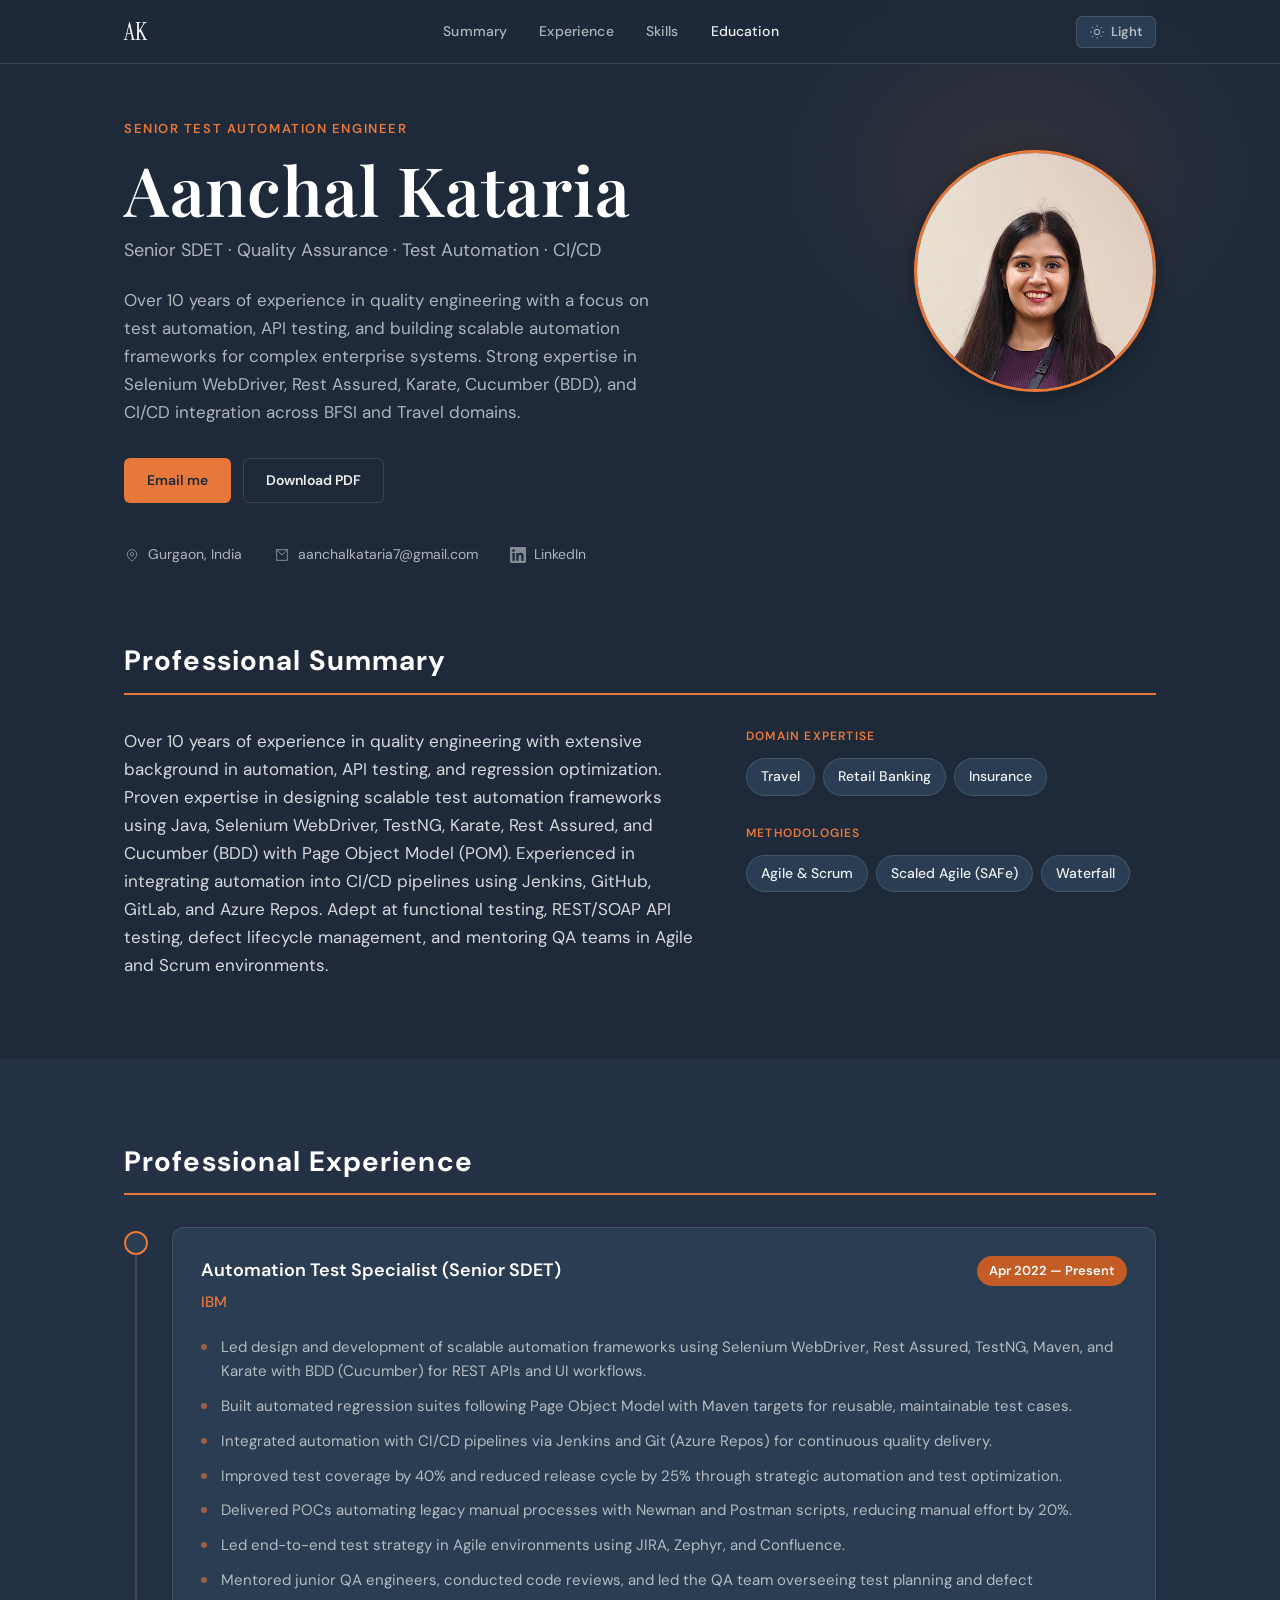
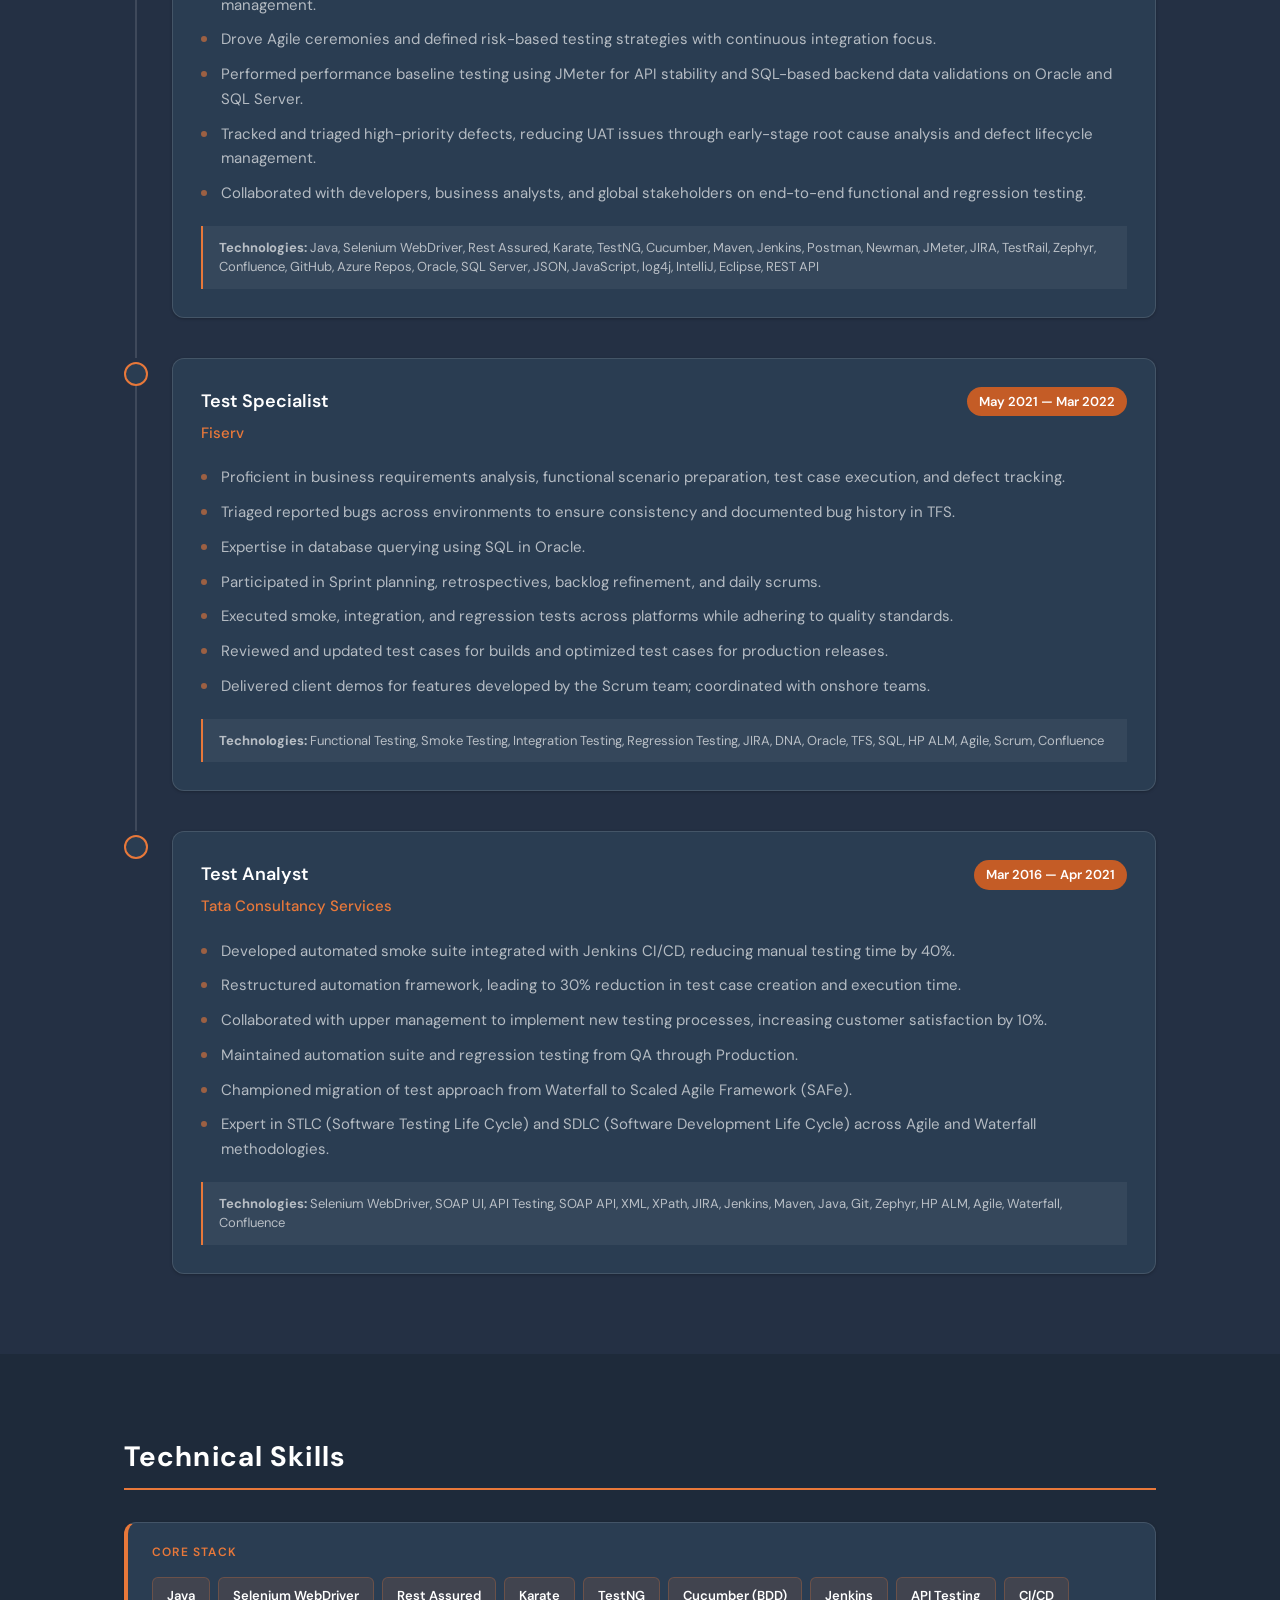
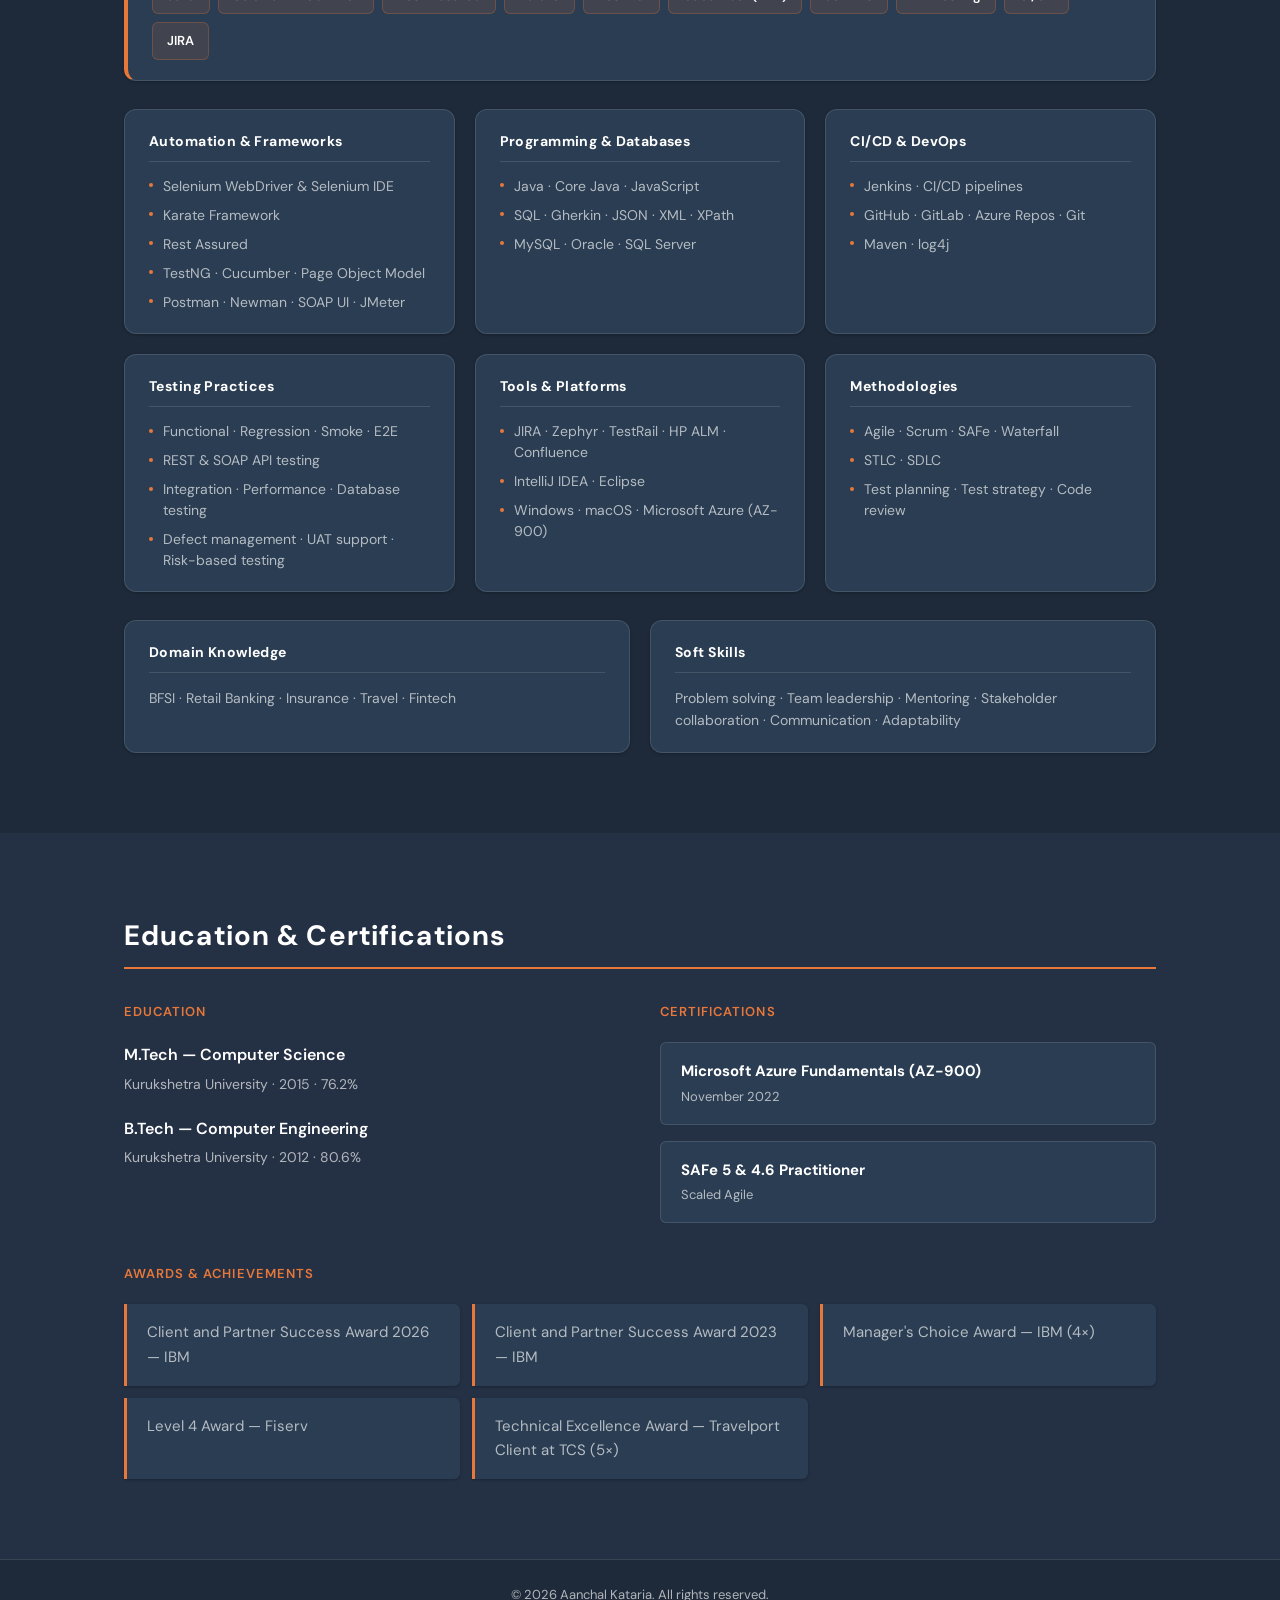
==== index.html @ 4f125eb0 "Add personal resume website for GitHub Pages hosting. Static portfolio site with experience, skills," ====
<!DOCTYPE html>
<html lang="en">
<head>
  <meta charset="UTF-8">
  <meta name="viewport" content="width=device-width, initial-scale=1.0">
  <meta name="description" content="Aanchal Kataria — Senior Test Automation Engineer & SDET with 10+ years of experience in quality engineering, API automation, Selenium, Karate, Rest Assured, and CI/CD.">
  <meta name="author" content="Aanchal Kataria">
  <meta name="keywords" content="Senior SDET, Test Automation Engineer, Quality Assurance, Selenium WebDriver, Rest Assured, Karate, TestNG, Cucumber, BDD, Jenkins, CI/CD, API Testing, REST API, SOAP API, Java, JIRA, Agile, Scrum, SAFe, IBM, Fiserv, TCS, Gurgaon">
  <meta name="robots" content="index, follow">
  <meta property="og:title" content="Aanchal Kataria | Senior SDET | Test Automation Engineer">
  <meta property="og:description" content="Senior SDET with 10+ years in test automation, API testing, Selenium, Karate, Rest Assured, Jenkins CI/CD, and Agile quality engineering.">
  <meta property="og:type" content="profile">
  <meta property="og:image" content="assets/aanchal-photo.png">
  <title>Aanchal Kataria | Senior SDET | Test Automation Engineer</title>
  <script>
    (function () {
      var stored = localStorage.getItem("theme");
      document.documentElement.setAttribute("data-theme", stored || "dark");
    })();
  </script>
  <script type="application/ld+json">
  {
    "@context": "https://schema.org",
    "@type": "Person",
    "name": "Aanchal Kataria",
    "image": "assets/aanchal-photo.png",
    "jobTitle": "Senior Test Automation Engineer",
    "description": "Senior SDET with 10+ years of experience in test automation, quality engineering, API testing, and CI/CD across BFSI and Travel domains.",
    "email": "aanchalkataria7@gmail.com",
    "address": {
      "@type": "PostalAddress",
      "addressLocality": "Gurgaon",
      "addressRegion": "Haryana",
      "addressCountry": "IN"
    },
    "url": "https://www.linkedin.com/in/aanchal-kataria-52935a10a/",
    "sameAs": ["https://www.linkedin.com/in/aanchal-kataria-52935a10a/"],
    "knowsAbout": [
      "Selenium WebDriver", "Test Automation", "SDET", "Quality Assurance",
      "Rest Assured", "Karate", "TestNG", "Cucumber", "BDD", "Page Object Model",
      "API Testing", "REST API", "SOAP API", "Jenkins", "CI/CD", "Java",
      "JIRA", "Agile", "Scrum", "SAFe", "JMeter", "Postman", "Oracle", "SQL Server"
    ],
    "alumniOf": [
      {"@type": "CollegeOrUniversity", "name": "Kurukshetra University"}
    ],
    "hasCredential": [
      {"@type": "EducationalOccupationalCredential", "name": "Microsoft Azure Fundamentals AZ-900"},
      {"@type": "EducationalOccupationalCredential", "name": "SAFe 5 Practitioner"}
    ],
    "worksFor": {"@type": "Organization", "name": "IBM"},
    "workExperience": [
      {
        "@type": "OrganizationRole",
        "roleName": "Automation Test Specialist (Senior SDET)",
        "startDate": "2022-04",
        "worksFor": {"@type": "Organization", "name": "IBM"}
      },
      {
        "@type": "OrganizationRole",
        "roleName": "Test Specialist",
        "startDate": "2021-05",
        "endDate": "2022-03",
        "worksFor": {"@type": "Organization", "name": "Fiserv"}
      },
      {
        "@type": "OrganizationRole",
        "roleName": "Test Analyst",
        "startDate": "2016-03",
        "endDate": "2021-04",
        "worksFor": {"@type": "Organization", "name": "Tata Consultancy Services"}
      }
    ]
  }
  </script>
  <link rel="preconnect" href="https://fonts.googleapis.com">
  <link rel="preconnect" href="https://fonts.gstatic.com" crossorigin>
  <link href="https://fonts.googleapis.com/css2?family=DM+Sans:ital,opsz,wght@0,9..40,400;0,9..40,500;0,9..40,600;0,9..40,700;1,9..40,400&family=Instrument+Serif:ital@0;1&family=Playfair+Display:wght@500;600&display=swap" rel="stylesheet">
  <link rel="stylesheet" href="css/styles.css">
</head>
<body>
  <a class="skip-link" href="#main">Skip to content</a>

  <header class="site-header">
    <nav class="nav" aria-label="Primary">
      <a class="nav-logo" href="#">AK</a>
      <ul class="nav-links">
        <li><a href="#about">Summary</a></li>
        <li><a href="#experience">Experience</a></li>
        <li><a href="#skills">Skills</a></li>
        <li><a href="#education">Education</a></li>
      </ul>
      <div class="nav-actions">
        <button class="theme-toggle" id="theme-toggle" type="button" aria-label="Switch to light theme">
          <svg class="theme-icon theme-icon-sun" aria-hidden="true" viewBox="0 0 24 24" fill="none" stroke="currentColor" stroke-width="1.5"><circle cx="12" cy="12" r="4"/><path d="M12 2v2M12 20v2M4.93 4.93l1.41 1.41M17.66 17.66l1.41 1.41M2 12h2M20 12h2M4.93 19.07l1.41-1.41M17.66 6.34l1.41-1.41"/></svg>
          <svg class="theme-icon theme-icon-moon" aria-hidden="true" viewBox="0 0 24 24" fill="none" stroke="currentColor" stroke-width="1.5"><path d="M21 12.79A9 9 0 1 1 11.21 3 7 7 0 0 0 21 12.79z"/></svg>
          <span class="theme-toggle-label">Light</span>
        </button>
        <button class="nav-toggle" aria-label="Toggle menu" aria-expanded="false">
        <span></span>
        <span></span>
        <span></span>
        </button>
      </div>
    </nav>
  </header>

  <main id="main">
    <section class="hero" aria-labelledby="hero-heading">
      <div class="hero-content">
        <p class="hero-eyebrow">Senior Test Automation Engineer</p>
        <h1 id="hero-heading">Aanchal Kataria</h1>
        <p class="hero-tagline">Senior SDET · Quality Assurance · Test Automation · CI/CD</p>
        <p class="hero-summary">
          Over 10 years of experience in quality engineering with a focus on test automation, API testing,
          and building scalable automation frameworks for complex enterprise systems. Strong expertise in
          Selenium WebDriver, Rest Assured, Karate, Cucumber (BDD), and CI/CD integration across BFSI and Travel domains.
        </p>
        <div class="hero-actions">
          <a class="btn btn-primary" href="mailto:aanchalkataria7@gmail.com">Email me</a>
          <a class="btn btn-ghost" href="assets/aanchal-kataria-resume.pdf" download="Aanchal-Kataria-Resume.pdf">Download PDF</a>
        </div>
        <ul class="hero-meta">
          <li>
            <svg aria-hidden="true" viewBox="0 0 24 24" fill="none" stroke="currentColor" stroke-width="1.5"><path d="M12 21s-7-4.5-7-10a7 7 0 1 1 14 0c0 5.5-7 10-7 10z"/><circle cx="12" cy="11" r="2.5"/></svg>
            Gurgaon, India
          </li>
          <li>
            <svg aria-hidden="true" viewBox="0 0 24 24" fill="none" stroke="currentColor" stroke-width="1.5"><path d="M4 4h16v16H4z"/><path d="m4 4 8 8 8-8"/></svg>
            <a href="mailto:aanchalkataria7@gmail.com">aanchalkataria7@gmail.com</a>
          </li>
          <li>
            <svg aria-hidden="true" viewBox="0 0 24 24" fill="currentColor"><path d="M20.447 20.452h-3.554v-5.569c0-1.328-.027-3.037-1.852-3.037-1.853 0-2.136 1.445-2.136 2.939v5.667H9.351V9h3.414v1.561h.046c.477-.9 1.637-1.85 3.37-1.85 3.601 0 4.267 2.37 4.267 5.455v6.286zM5.337 7.433a2.062 2.062 0 0 1-2.063-2.065 2.064 2.064 0 1 1 2.063 2.065zm1.782 13.019H3.555V9h3.564v11.452zM22.225 0H1.771C.792 0 0 .774 0 1.729v20.542C0 23.227.792 24 1.771 24h20.451C23.2 24 24 23.227 24 22.271V1.729C24 .774 23.2 0 22.222 0h.003z"/></svg>
            <a href="https://www.linkedin.com/in/aanchal-kataria-52935a10a/" target="_blank" rel="noopener noreferrer">LinkedIn</a>
          </li>
        </ul>
      </div>
      <div class="hero-aside">
        <picture class="hero-photo">
          <img src="assets/aanchal-photo.png" alt="Aanchal Kataria — Senior SDET" width="308" height="308">
        </picture>
      </div>
    </section>

    <section id="about" class="section">
      <div class="container">
        <h2 class="section-title">Professional Summary</h2>
        <div class="about-grid">
          <p class="about-text">
            Over 10 years of experience in quality engineering with extensive background in automation,
            API testing, and regression optimization. Proven expertise in designing scalable test automation
            frameworks using Java, Selenium WebDriver, TestNG, Karate, Rest Assured, and Cucumber (BDD) with
            Page Object Model (POM). Experienced in integrating automation into CI/CD pipelines using
            Jenkins, GitHub, GitLab, and Azure Repos. Adept at functional testing, REST/SOAP API testing,
            defect lifecycle management, and mentoring QA teams in Agile and Scrum environments.
          </p>
          <div class="about-domains">
            <h3>Domain Expertise</h3>
            <ul>
              <li>Travel</li>
              <li>Retail Banking</li>
              <li>Insurance</li>
            </ul>
            <h3>Methodologies</h3>
            <ul>
              <li>Agile &amp; Scrum</li>
              <li>Scaled Agile (SAFe)</li>
              <li>Waterfall</li>
            </ul>
          </div>
        </div>
      </div>
    </section>

    <section id="experience" class="section section-alt">
      <div class="container">
        <h2 class="section-title">Professional Experience</h2>
        <ol class="timeline">
          <li class="timeline-item">
            <div class="timeline-marker" aria-hidden="true"></div>
            <article class="timeline-card">
              <header class="timeline-header">
                <div>
                  <h3>Automation Test Specialist (Senior SDET)</h3>
                  <p class="timeline-company">IBM</p>
                </div>
                <time datetime="2022-04">Apr 2022 — Present</time>
              </header>
              <ul class="timeline-details">
                <li>Led design and development of scalable automation frameworks using Selenium WebDriver, Rest Assured, TestNG, Maven, and Karate with BDD (Cucumber) for REST APIs and UI workflows.</li>
                <li>Built automated regression suites following Page Object Model with Maven targets for reusable, maintainable test cases.</li>
                <li>Integrated automation with CI/CD pipelines via Jenkins and Git (Azure Repos) for continuous quality delivery.</li>
                <li>Improved test coverage by 40% and reduced release cycle by 25% through strategic automation and test optimization.</li>
                <li>Delivered POCs automating legacy manual processes with Newman and Postman scripts, reducing manual effort by 20%.</li>
                <li>Led end-to-end test strategy in Agile environments using JIRA, Zephyr, and Confluence.</li>
                <li>Mentored junior QA engineers, conducted code reviews, and led the QA team overseeing test planning and defect management.</li>
                <li>Drove Agile ceremonies and defined risk-based testing strategies with continuous integration focus.</li>
                <li>Performed performance baseline testing using JMeter for API stability and SQL-based backend data validations on Oracle and SQL Server.</li>
                <li>Tracked and triaged high-priority defects, reducing UAT issues through early-stage root cause analysis and defect lifecycle management.</li>
                <li>Collaborated with developers, business analysts, and global stakeholders on end-to-end functional and regression testing.</li>
              </ul>
              <p class="timeline-env"><strong>Technologies:</strong> Java, Selenium WebDriver, Rest Assured, Karate, TestNG, Cucumber, Maven, Jenkins, Postman, Newman, JMeter, JIRA, TestRail, Zephyr, Confluence, GitHub, Azure Repos, Oracle, SQL Server, JSON, JavaScript, log4j, IntelliJ, Eclipse, REST API</p>
            </article>
          </li>

          <li class="timeline-item">
            <div class="timeline-marker" aria-hidden="true"></div>
            <article class="timeline-card">
              <header class="timeline-header">
                <div>
                  <h3>Test Specialist</h3>
                  <p class="timeline-company">Fiserv</p>
                </div>
                <time datetime="2021-05/2022-03">May 2021 — Mar 2022</time>
              </header>
              <ul class="timeline-details">
                <li>Proficient in business requirements analysis, functional scenario preparation, test case execution, and defect tracking.</li>
                <li>Triaged reported bugs across environments to ensure consistency and documented bug history in TFS.</li>
                <li>Expertise in database querying using SQL in Oracle.</li>
                <li>Participated in Sprint planning, retrospectives, backlog refinement, and daily scrums.</li>
                <li>Executed smoke, integration, and regression tests across platforms while adhering to quality standards.</li>
                <li>Reviewed and updated test cases for builds and optimized test cases for production releases.</li>
                <li>Delivered client demos for features developed by the Scrum team; coordinated with onshore teams.</li>
              </ul>
              <p class="timeline-env"><strong>Technologies:</strong> Functional Testing, Smoke Testing, Integration Testing, Regression Testing, JIRA, DNA, Oracle, TFS, SQL, HP ALM, Agile, Scrum, Confluence</p>
            </article>
          </li>

          <li class="timeline-item">
            <div class="timeline-marker" aria-hidden="true"></div>
            <article class="timeline-card">
              <header class="timeline-header">
                <div>
                  <h3>Test Analyst</h3>
                  <p class="timeline-company">Tata Consultancy Services</p>
                </div>
                <time datetime="2016-03/2021-04">Mar 2016 — Apr 2021</time>
              </header>
              <ul class="timeline-details">
                <li>Developed automated smoke suite integrated with Jenkins CI/CD, reducing manual testing time by 40%.</li>
                <li>Restructured automation framework, leading to 30% reduction in test case creation and execution time.</li>
                <li>Collaborated with upper management to implement new testing processes, increasing customer satisfaction by 10%.</li>
                <li>Maintained automation suite and regression testing from QA through Production.</li>
                <li>Championed migration of test approach from Waterfall to Scaled Agile Framework (SAFe).</li>
                <li>Expert in STLC (Software Testing Life Cycle) and SDLC (Software Development Life Cycle) across Agile and Waterfall methodologies.</li>
              </ul>
              <p class="timeline-env"><strong>Technologies:</strong> Selenium WebDriver, SOAP UI, API Testing, SOAP API, XML, XPath, JIRA, Jenkins, Maven, Java, Git, Zephyr, HP ALM, Agile, Waterfall, Confluence</p>
            </article>
          </li>
        </ol>
      </div>
    </section>

    <section id="skills" class="section">
      <div class="container">
        <h2 class="section-title">Technical Skills</h2>

        <div class="skills-showcase">
          <div class="skills-core">
            <p class="skills-core-label">Core stack</p>
            <div class="skills-core-tags">
              <span>Java</span>
              <span>Selenium WebDriver</span>
              <span>Rest Assured</span>
              <span>Karate</span>
              <span>TestNG</span>
              <span>Cucumber (BDD)</span>
              <span>Jenkins</span>
              <span>API Testing</span>
              <span>CI/CD</span>
              <span>JIRA</span>
            </div>
          </div>

          <div class="skills-cards">
            <article class="skill-card">
              <h3>Automation &amp; Frameworks</h3>
              <ul>
                <li>Selenium WebDriver &amp; Selenium IDE</li>
                <li>Karate Framework</li>
                <li>Rest Assured</li>
                <li>TestNG · Cucumber · Page Object Model</li>
                <li>Postman · Newman · SOAP UI · JMeter</li>
              </ul>
            </article>

            <article class="skill-card">
              <h3>Programming &amp; Databases</h3>
              <ul>
                <li>Java · Core Java · JavaScript</li>
                <li>SQL · Gherkin · JSON · XML · XPath</li>
                <li>MySQL · Oracle · SQL Server</li>
              </ul>
            </article>

            <article class="skill-card">
              <h3>CI/CD &amp; DevOps</h3>
              <ul>
                <li>Jenkins · CI/CD pipelines</li>
                <li>GitHub · GitLab · Azure Repos · Git</li>
                <li>Maven · log4j</li>
              </ul>
            </article>

            <article class="skill-card">
              <h3>Testing Practices</h3>
              <ul>
                <li>Functional · Regression · Smoke · E2E</li>
                <li>REST &amp; SOAP API testing</li>
                <li>Integration · Performance · Database testing</li>
                <li>Defect management · UAT support · Risk-based testing</li>
              </ul>
            </article>

            <article class="skill-card">
              <h3>Tools &amp; Platforms</h3>
              <ul>
                <li>JIRA · Zephyr · TestRail · HP ALM · Confluence</li>
                <li>IntelliJ IDEA · Eclipse</li>
                <li>Windows · macOS · Microsoft Azure (AZ-900)</li>
              </ul>
            </article>

            <article class="skill-card">
              <h3>Methodologies</h3>
              <ul>
                <li>Agile · Scrum · SAFe · Waterfall</li>
                <li>STLC · SDLC</li>
                <li>Test planning · Test strategy · Code review</li>
              </ul>
            </article>
          </div>

          <div class="skills-footer">
            <article class="skill-card skill-card-compact">
              <h3>Domain Knowledge</h3>
              <p>BFSI · Retail Banking · Insurance · Travel · Fintech</p>
            </article>
            <article class="skill-card skill-card-compact">
              <h3>Soft Skills</h3>
              <p>Problem solving · Team leadership · Mentoring · Stakeholder collaboration · Communication · Adaptability</p>
            </article>
          </div>
        </div>
      </div>
    </section>

    <section id="education" class="section section-alt">
      <div class="container">
        <h2 class="section-title">Education &amp; Certifications</h2>
        <div class="edu-grid">
          <div class="edu-block">
            <h3>Education</h3>
            <ul class="edu-list">
              <li>
                <div class="edu-degree">M.Tech — Computer Science</div>
                <div class="edu-school">Kurukshetra University · 2015 · 76.2%</div>
              </li>
              <li>
                <div class="edu-degree">B.Tech — Computer Engineering</div>
                <div class="edu-school">Kurukshetra University · 2012 · 80.6%</div>
              </li>
            </ul>
          </div>
          <div class="edu-block">
            <h3>Certifications</h3>
            <ul class="cert-list">
              <li>
                <strong>Microsoft Azure Fundamentals (AZ-900)</strong>
                <span>November 2022</span>
              </li>
              <li>
                <strong>SAFe 5 &amp; 4.6 Practitioner</strong>
                <span>Scaled Agile</span>
              </li>
            </ul>
          </div>
          <div class="edu-block edu-block-wide">
            <h3>Awards &amp; Achievements</h3>
            <ul class="awards-list">
              <li>Client and Partner Success Award 2026 — IBM</li>
              <li>Client and Partner Success Award 2023 — IBM</li>
              <li>Manager's Choice Award — IBM (4×)</li>
              <li>Level 4 Award — Fiserv</li>
              <li>Technical Excellence Award — Travelport Client at TCS (5×)</li>
            </ul>
          </div>
        </div>
      </div>
    </section>
  </main>

  <footer class="site-footer">
    <div class="container">
      <p>&copy; <span id="year"></span> Aanchal Kataria. All rights reserved.</p>
    </div>
  </footer>

  <script src="js/main.js"></script>
</body>
</html>
---- css/styles.css ----
/* ── Shared design tokens ── */
:root {
  --font-serif: "Instrument Serif", Georgia, serif;
  --font-display: "Playfair Display", Georgia, "Times New Roman", serif;
  --font-sans: "DM Sans", system-ui, sans-serif;

  --radius-sm: 6px;
  --radius-md: 12px;
  --radius-lg: 20px;

  --max-width: 1080px;
  --header-height: 64px;
}

/* ── Light theme (matches PDF resume) ── */
[data-theme="light"] {
  color-scheme: light;

  --color-bg: #ffffff;
  --color-bg-alt: #faf9f7;
  --color-surface: #ffffff;
  --color-text: #1a1a1f;
  --color-text-muted: #5c5c66;
  --color-text-body: #3d3d45;
  --color-accent: #c45c26;
  --color-accent-light: #e8783a;
  --color-accent-bg: rgba(196, 92, 38, 0.08);
  --color-border: #e8e4df;
  --color-heading: #1e2a3a;
  --color-btn-secondary: #1e2a3a;
  --color-btn-secondary-hover: #2a3d52;
  --color-btn-primary-text: #ffffff;
  --color-header-bg: rgba(255, 255, 255, 0.94);
  --color-hero-glow: rgba(196, 92, 38, 0.08);
  --color-highlight-bg: #faf9f7;
  --color-contact-bg: #1e2a3a;
  --color-contact-text: #ffffff;
  --color-contact-muted: rgba(255, 255, 255, 0.75);
  --color-contact-card-bg: rgba(255, 255, 255, 0.06);
  --color-contact-card-border: rgba(255, 255, 255, 0.12);
  --color-contact-card-hover-bg: rgba(232, 120, 58, 0.12);
  --color-contact-card-hover-border: rgba(232, 120, 58, 0.4);
  --color-date-badge-bg: #1e2a3a;
  --color-date-badge-text: #ffffff;

  --shadow-sm: 0 1px 3px rgba(30, 42, 58, 0.06);
  --shadow-md: 0 4px 20px rgba(30, 42, 58, 0.08);
  --shadow-lg: 0 12px 40px rgba(30, 42, 58, 0.1);

  --color-navy: var(--color-heading);
}

/* ── Dark theme (PDF navy sidebar extended) ── */
[data-theme="dark"] {
  color-scheme: dark;

  --color-bg: #1e2a3a;
  --color-bg-alt: #243044;
  --color-surface: #2a3d52;
  --color-text: rgba(255, 255, 255, 0.92);
  --color-text-muted: rgba(255, 255, 255, 0.65);
  --color-text-body: rgba(255, 255, 255, 0.82);
  --color-accent: #e8783a;
  --color-accent-light: #f0a870;
  --color-accent-bg: rgba(232, 120, 58, 0.12);
  --color-border: rgba(255, 255, 255, 0.12);
  --color-heading: #ffffff;
  --color-btn-secondary: #243044;
  --color-btn-secondary-hover: #2a3d52;
  --color-btn-primary-text: #1e2a3a;
  --color-header-bg: rgba(30, 42, 58, 0.94);
  --color-hero-glow: rgba(232, 120, 58, 0.1);
  --color-highlight-bg: rgba(255, 255, 255, 0.05);
  --color-contact-bg: linear-gradient(160deg, #1e2a3a 0%, #152030 100%);
  --color-contact-text: #ffffff;
  --color-contact-muted: rgba(255, 255, 255, 0.7);
  --color-contact-card-bg: rgba(255, 255, 255, 0.06);
  --color-contact-card-border: rgba(255, 255, 255, 0.1);
  --color-contact-card-hover-bg: rgba(232, 120, 58, 0.12);
  --color-contact-card-hover-border: rgba(232, 120, 58, 0.35);
  --color-date-badge-bg: #c45c26;
  --color-date-badge-text: #ffffff;

  --shadow-sm: 0 1px 3px rgba(0, 0, 0, 0.25);
  --shadow-md: 0 4px 20px rgba(0, 0, 0, 0.3);
  --shadow-lg: 0 12px 36px rgba(0, 0, 0, 0.35);

  --color-navy: var(--color-heading);
}

/* ── Reset & base ── */
*,
*::before,
*::after {
  box-sizing: border-box;
  margin: 0;
  padding: 0;
}

html {
  scroll-behavior: smooth;
  scroll-padding-top: calc(var(--header-height) + 1rem);
}

body {
  font-family: var(--font-sans);
  font-size: 1rem;
  line-height: 1.65;
  color: var(--color-text);
  background: var(--color-bg);
  -webkit-font-smoothing: antialiased;
}

img,
svg {
  display: block;
  max-width: 100%;
}

a {
  color: var(--color-accent);
  text-decoration: none;
  transition: color 0.2s;
}

a:hover {
  color: var(--color-accent-light);
}

ul,
ol {
  list-style: none;
}

/* ── Skip link ── */
.skip-link {
  position: absolute;
  top: -100%;
  left: 1rem;
  z-index: 200;
  padding: 0.5rem 1rem;
  background: var(--color-accent);
  color: var(--color-bg);
  border-radius: var(--radius-sm);
}

.skip-link:focus {
  top: 1rem;
}

/* ── Header / Nav ── */
.site-header {
  position: sticky;
  top: 0;
  z-index: 100;
  height: var(--header-height);
  background: var(--color-header-bg);
  backdrop-filter: blur(12px);
  border-bottom: 1px solid var(--color-border);
}

.nav {
  display: flex;
  align-items: center;
  justify-content: space-between;
  max-width: var(--max-width);
  height: 100%;
  margin: 0 auto;
  padding: 0 1.5rem;
}

.nav-logo {
  font-family: var(--font-serif);
  font-size: 1.5rem;
  font-weight: 400;
  color: var(--color-navy);
  letter-spacing: -0.02em;
}

.nav-links {
  display: flex;
  gap: 2rem;
}

.nav-links a {
  font-size: 0.875rem;
  font-weight: 500;
  color: var(--color-text-muted);
  letter-spacing: 0.01em;
}

.nav-links a:hover {
  color: var(--color-accent);
}

.nav-toggle {
  display: none;
  flex-direction: column;
  gap: 5px;
  padding: 4px;
  background: none;
  border: none;
  cursor: pointer;
}

.nav-toggle span {
  display: block;
  width: 22px;
  height: 2px;
  background: var(--color-text);
  border-radius: 2px;
  transition: transform 0.3s, opacity 0.3s;
}

/* ── Hero ── */
.hero {
  position: relative;
  max-width: var(--max-width);
  margin: 0 auto;
  padding: 3.5rem 1.5rem 2rem;
  display: grid;
  grid-template-columns: 1fr auto;
  gap: 3rem;
  align-items: start;
}

.hero::before {
  content: "";
  position: absolute;
  top: -20%;
  right: -10%;
  width: 50%;
  height: 80%;
  background: radial-gradient(ellipse, var(--color-hero-glow) 0%, transparent 70%);
  pointer-events: none;
}

.hero-content {
  position: relative;
}

.hero-eyebrow {
  font-size: 0.8125rem;
  font-weight: 600;
  text-transform: uppercase;
  letter-spacing: 0.12em;
  color: var(--color-accent);
  line-height: 1.4;
  margin-bottom: 0.75rem;
}

.hero h1 {
  font-family: var(--font-display);
  font-size: clamp(2.75rem, 6vw, 4.25rem);
  font-weight: 600;
  line-height: 1.15;
  letter-spacing: 0.01em;
  color: var(--color-navy);
  margin-bottom: 0.5rem;
}

.hero-tagline {
  font-size: 1.125rem;
  color: var(--color-text-muted);
  margin-bottom: 1.25rem;
}

.hero-summary {
  max-width: 540px;
  font-size: 1.0625rem;
  color: var(--color-text-muted);
  margin-bottom: 2rem;
}

.hero-actions {
  display: flex;
  flex-wrap: wrap;
  gap: 0.75rem;
  margin-bottom: 2.5rem;
}

.btn {
  display: inline-flex;
  align-items: center;
  justify-content: center;
  padding: 0.625rem 1.375rem;
  font-family: var(--font-sans);
  font-size: 0.875rem;
  font-weight: 600;
  border-radius: var(--radius-sm);
  border: 1.5px solid transparent;
  cursor: pointer;
  transition: background 0.2s, color 0.2s, border-color 0.2s, transform 0.15s;
}

.btn:active {
  transform: scale(0.98);
}

.btn-primary {
  background: var(--color-accent);
  color: var(--color-btn-primary-text);
}

.btn-primary:hover {
  background: var(--color-accent-light);
  color: var(--color-btn-primary-text);
}

.btn-secondary {
  background: var(--color-btn-secondary);
  color: #fff;
}

.btn-secondary:hover {
  background: var(--color-btn-secondary-hover);
  color: #fff;
}

.btn-ghost {
  background: transparent;
  color: var(--color-text);
  border-color: var(--color-border);
}

.btn-ghost:hover {
  border-color: var(--color-text-muted);
  color: var(--color-text);
}

.hero-meta {
  display: flex;
  flex-wrap: wrap;
  gap: 1.25rem 2rem;
}

.hero-meta li {
  display: flex;
  align-items: center;
  gap: 0.5rem;
  font-size: 0.875rem;
  color: var(--color-text-muted);
}

.hero-meta svg {
  width: 16px;
  height: 16px;
  flex-shrink: 0;
  opacity: 0.7;
}

.hero-meta a {
  color: var(--color-text-muted);
}

.hero-meta a:hover {
  color: var(--color-accent);
}

.hero-aside {
  display: flex;
  flex-direction: column;
  align-items: center;
  gap: 1.25rem;
  position: relative;
  z-index: 1;
  padding-top: calc(0.8125rem * 1.4 + 0.75rem);
}

.hero-photo {
  display: block;
  width: 242px;
  height: 242px;
  border-radius: 50%;
  overflow: hidden;
  border: 3px solid var(--color-accent);
  box-shadow: var(--shadow-md);
  background: var(--color-bg-alt);
  flex-shrink: 0;
}

.hero-photo img {
  width: 100%;
  height: 100%;
  object-fit: cover;
}

.hero-stats {
  display: flex;
  flex-direction: column;
  gap: 1rem;
  width: 100%;
  min-width: 160px;
}

.stat {
  background: var(--color-surface);
  border: 1px solid var(--color-border);
  border-radius: var(--radius-md);
  padding: 1.25rem 1.5rem;
  box-shadow: var(--shadow-sm);
  text-align: center;
}

.stat-value {
  display: block;
  font-family: var(--font-display);
  font-size: 2rem;
  line-height: 1;
  color: var(--color-accent);
  margin-bottom: 0.25rem;
}

.stat-label {
  font-size: 0.75rem;
  font-weight: 500;
  text-transform: uppercase;
  letter-spacing: 0.06em;
  color: var(--color-text-muted);
}

/* ── Sections ── */
.section {
  padding: 5rem 0;
}

.hero + .section {
  padding-top: 2.5rem;
}

.section-alt {
  background: var(--color-bg-alt);
}

.container {
  max-width: var(--max-width);
  margin: 0 auto;
  padding: 0 1.5rem;
}

.section-title {
  font-family: var(--font-sans);
  font-size: clamp(1.5rem, 3.5vw, 1.75rem);
  font-weight: 700;
  letter-spacing: 0.04em;
  color: var(--color-heading);
  margin-bottom: 2rem;
  padding-bottom: 0.5rem;
  border-bottom: 2px solid var(--color-accent);
}

.section-title::after {
  display: none;
}

/* ── About ── */
.about-grid {
  display: grid;
  grid-template-columns: 1.4fr 1fr;
  gap: 3rem;
  align-items: start;
}

.about-text {
  font-size: 1.0625rem;
  color: var(--color-text-body, var(--color-text-muted));
}

.about-domains h3 {
  font-size: 0.75rem;
  font-weight: 600;
  text-transform: uppercase;
  letter-spacing: 0.1em;
  color: var(--color-accent);
  margin-bottom: 0.75rem;
}

.about-domains h3:not(:first-child) {
  margin-top: 1.75rem;
}

.about-domains ul {
  display: flex;
  flex-wrap: wrap;
  gap: 0.5rem;
}

.about-domains li {
  padding: 0.375rem 0.875rem;
  background: var(--color-surface);
  border: 1px solid var(--color-border);
  border-radius: 100px;
  font-size: 0.875rem;
  font-weight: 500;
}

/* ── Timeline ── */
.timeline {
  position: relative;
  display: flex;
  flex-direction: column;
  gap: 0;
}

.timeline-item {
  position: relative;
  display: grid;
  grid-template-columns: 24px 1fr;
  gap: 1.5rem;
  padding-bottom: 2.5rem;
}

.timeline-item:last-child {
  padding-bottom: 0;
}

.timeline-item::before {
  content: "";
  position: absolute;
  left: 11px;
  top: 24px;
  bottom: 0;
  width: 2px;
  background: var(--color-border);
}

.timeline-item:last-child::before {
  display: none;
}

.timeline-marker {
  width: 24px;
  height: 24px;
  border-radius: 50%;
  background: var(--color-surface);
  border: 2px solid var(--color-accent);
  margin-top: 4px;
  z-index: 1;
}

.timeline-card {
  background: var(--color-surface);
  border: 1px solid var(--color-border);
  border-radius: var(--radius-md);
  padding: 1.75rem;
  box-shadow: var(--shadow-sm);
  transition: box-shadow 0.25s;
}

.timeline-card:hover {
  box-shadow: var(--shadow-md);
}

.timeline-header {
  display: flex;
  justify-content: space-between;
  align-items: flex-start;
  gap: 1rem;
  margin-bottom: 1.25rem;
  flex-wrap: wrap;
}

.timeline-header h3 {
  font-size: 1.125rem;
  font-weight: 600;
  color: var(--color-navy);
  margin-bottom: 0.25rem;
}

.timeline-company {
  font-size: 0.9375rem;
  font-weight: 500;
  color: var(--color-accent);
}

.timeline-header time {
  font-size: 0.8125rem;
  font-weight: 600;
  color: var(--color-date-badge-text);
  white-space: nowrap;
  padding: 0.25rem 0.75rem;
  background: var(--color-date-badge-bg);
  border-radius: 100px;
}

.timeline-details {
  display: flex;
  flex-direction: column;
  gap: 0.625rem;
  margin-bottom: 1.25rem;
}

.timeline-details li {
  position: relative;
  padding-left: 1.25rem;
  font-size: 0.9375rem;
  color: var(--color-text-muted);
}

.timeline-details li::before {
  content: "";
  position: absolute;
  left: 0;
  top: 0.6em;
  width: 6px;
  height: 6px;
  border-radius: 50%;
  background: var(--color-accent);
  opacity: 0.6;
}

.timeline-env {
  font-size: 0.8125rem;
  color: var(--color-text-muted);
  padding: 0.75rem 1rem;
  border-left: 2px solid var(--color-accent);
  background: var(--color-highlight-bg);
  line-height: 1.5;
}

/* ── Skills ── */
.skills-showcase {
  display: flex;
  flex-direction: column;
  gap: 1.75rem;
}

.skills-core {
  padding: 1.25rem 1.5rem;
  background: var(--color-surface);
  border: 1px solid var(--color-border);
  border-left: 4px solid var(--color-accent);
  border-radius: var(--radius-md);
  box-shadow: var(--shadow-sm);
}

.skills-core-label {
  font-size: 0.75rem;
  font-weight: 600;
  text-transform: uppercase;
  letter-spacing: 0.1em;
  color: var(--color-accent);
  margin-bottom: 0.875rem;
}

.skills-core-tags {
  display: flex;
  flex-wrap: wrap;
  gap: 0.5rem;
}

.skills-core-tags span {
  padding: 0.4375rem 0.875rem;
  font-size: 0.8125rem;
  font-weight: 600;
  background: var(--color-accent-bg);
  border: 1px solid rgba(196, 92, 38, 0.2);
  border-radius: var(--radius-sm);
  color: var(--color-heading);
}

[data-theme="dark"] .skills-core-tags span {
  border-color: rgba(232, 120, 58, 0.25);
}

.skills-cards {
  display: grid;
  grid-template-columns: repeat(3, 1fr);
  gap: 1.25rem;
}

.skills-footer {
  display: grid;
  grid-template-columns: repeat(2, 1fr);
  gap: 1.25rem;
}

.skill-card {
  background: var(--color-surface);
  border: 1px solid var(--color-border);
  border-radius: var(--radius-md);
  padding: 1.25rem 1.5rem;
  box-shadow: var(--shadow-sm);
}

.skill-card h3 {
  font-family: var(--font-sans);
  font-size: 0.875rem;
  font-weight: 700;
  letter-spacing: 0.03em;
  color: var(--color-heading);
  margin-bottom: 0.875rem;
  padding-bottom: 0.5rem;
  border-bottom: 1px solid var(--color-border);
}

.skill-card ul {
  list-style: none;
  display: flex;
  flex-direction: column;
  gap: 0.5rem;
}

.skill-card li {
  position: relative;
  padding-left: 0.875rem;
  font-size: 0.875rem;
  line-height: 1.5;
  color: var(--color-text-muted);
}

.skill-card li::before {
  content: "";
  position: absolute;
  left: 0;
  top: 0.55em;
  width: 4px;
  height: 4px;
  border-radius: 50%;
  background: var(--color-accent);
}

.skill-card-compact p {
  font-size: 0.875rem;
  line-height: 1.6;
  color: var(--color-text-muted);
}

/* ── Education ── */
.edu-grid {
  display: grid;
  grid-template-columns: repeat(2, 1fr);
  gap: 2.5rem;
}

.edu-block-wide {
  grid-column: 1 / -1;
}

.edu-block h3 {
  font-size: 0.8125rem;
  font-weight: 600;
  text-transform: uppercase;
  letter-spacing: 0.08em;
  color: var(--color-accent);
  margin-bottom: 1.25rem;
}

.edu-list {
  display: flex;
  flex-direction: column;
  gap: 1.25rem;
}

.edu-degree {
  font-weight: 600;
  color: var(--color-navy);
  margin-bottom: 0.25rem;
}

.edu-school {
  font-size: 0.875rem;
  color: var(--color-text-muted);
}

.cert-list {
  display: flex;
  flex-direction: column;
  gap: 1rem;
}

.cert-list li {
  display: flex;
  flex-direction: column;
  gap: 0.125rem;
  padding: 1rem 1.25rem;
  background: var(--color-surface);
  border: 1px solid var(--color-border);
  border-radius: var(--radius-sm);
}

.cert-list strong {
  font-size: 0.9375rem;
  color: var(--color-navy);
}

.cert-list span {
  font-size: 0.8125rem;
  color: var(--color-text-muted);
}

.awards-list {
  display: grid;
  grid-template-columns: repeat(3, 1fr);
  gap: 0.75rem;
}

.awards-list li {
  padding: 1rem 1.25rem;
  background: var(--color-surface);
  border-left: 3px solid var(--color-accent);
  border-radius: 0 var(--radius-sm) var(--radius-sm) 0;
  font-size: 0.9375rem;
  color: var(--color-text-muted);
  box-shadow: var(--shadow-sm);
}

/* ── Theme toggle ── */
.nav-actions {
  display: flex;
  align-items: center;
  gap: 0.75rem;
}

.theme-toggle {
  display: inline-flex;
  align-items: center;
  gap: 0.375rem;
  padding: 0.4375rem 0.75rem;
  font-family: var(--font-sans);
  font-size: 0.8125rem;
  font-weight: 600;
  color: var(--color-text-muted);
  background: var(--color-surface);
  border: 1px solid var(--color-border);
  border-radius: var(--radius-sm);
  cursor: pointer;
  transition: color 0.2s, border-color 0.2s, background 0.2s;
}

.theme-toggle:hover {
  color: var(--color-accent);
  border-color: var(--color-accent);
}

.theme-icon {
  width: 16px;
  height: 16px;
}

[data-theme="dark"] .theme-icon-sun { display: block; }
[data-theme="dark"] .theme-icon-moon { display: none; }
[data-theme="light"] .theme-icon-sun { display: none; }
[data-theme="light"] .theme-icon-moon { display: block; }

.theme-toggle-label {
  line-height: 1;
}

@media (max-width: 768px) {
  .theme-toggle-label {
    display: none;
  }
}

/* ── Footer ── */
.site-footer {
  padding: 1.5rem 0;
  border-top: 1px solid var(--color-border);
}

.site-footer p {
  text-align: center;
  font-size: 0.8125rem;
  color: var(--color-text-muted);
}

/* ── Mobile nav open state ── */
.nav-open .nav-toggle span:nth-child(1) {
  transform: translateY(7px) rotate(45deg);
}

.nav-open .nav-toggle span:nth-child(2) {
  opacity: 0;
}

.nav-open .nav-toggle span:nth-child(3) {
  transform: translateY(-7px) rotate(-45deg);
}

/* ── Responsive ── */
@media (max-width: 768px) {
  .nav-links {
    position: fixed;
    top: var(--header-height);
    left: 0;
    right: 0;
    flex-direction: column;
    gap: 0;
    background: var(--color-bg);
    border-bottom: 1px solid var(--color-border);
    padding: 1rem 0;
    transform: translateY(-110%);
    opacity: 0;
    pointer-events: none;
    transition: transform 0.3s, opacity 0.3s;
  }

  .nav-open .nav-links {
    transform: translateY(0);
    opacity: 1;
    pointer-events: auto;
  }

  .nav-links li a {
    display: block;
    padding: 0.75rem 1.5rem;
  }

  .nav-toggle {
    display: flex;
  }

  .hero {
    grid-template-columns: 1fr;
    padding: 2.5rem 1.5rem 1.5rem;
  }

  .hero-aside {
    order: -1;
    width: 100%;
    max-width: 320px;
    margin: 0 auto;
    padding-top: 0;
  }

  .hero-photo {
    width: 198px;
    height: 198px;
  }

  .hero-stats {
    flex-direction: row;
    min-width: unset;
  }

  .stat {
    flex: 1;
    padding: 1rem;
  }

  .about-grid,
  .edu-grid {
    grid-template-columns: 1fr;
  }

  .skills-cards {
    grid-template-columns: 1fr;
  }

  .skills-footer {
    grid-template-columns: 1fr;
  }

  .awards-list {
    grid-template-columns: 1fr;
  }

  .timeline-header {
    flex-direction: column;
  }
}

/* ── Print styles ── */
@media print {
  .site-header,
  .hero-actions,
  .nav-toggle,
  .skip-link {
    display: none !important;
  }

  body {
    background: #fff;
    font-size: 10pt;
    color: #000;
  }

  .hero {
    padding: 0 0 1rem;
    grid-template-columns: 1fr;
  }

  .hero-stats {
    flex-direction: row;
    gap: 0.5rem;
  }

  .section {
    padding: 1rem 0;
    break-inside: avoid;
  }

  .section-alt {
    background: none;
  }

  .timeline-card,
  .stat {
    box-shadow: none;
    border: 1px solid #ccc;
  }

  a {
    color: #000;
    text-decoration: none;
  }

  .timeline-item::before {
    background: #ccc;
  }
}
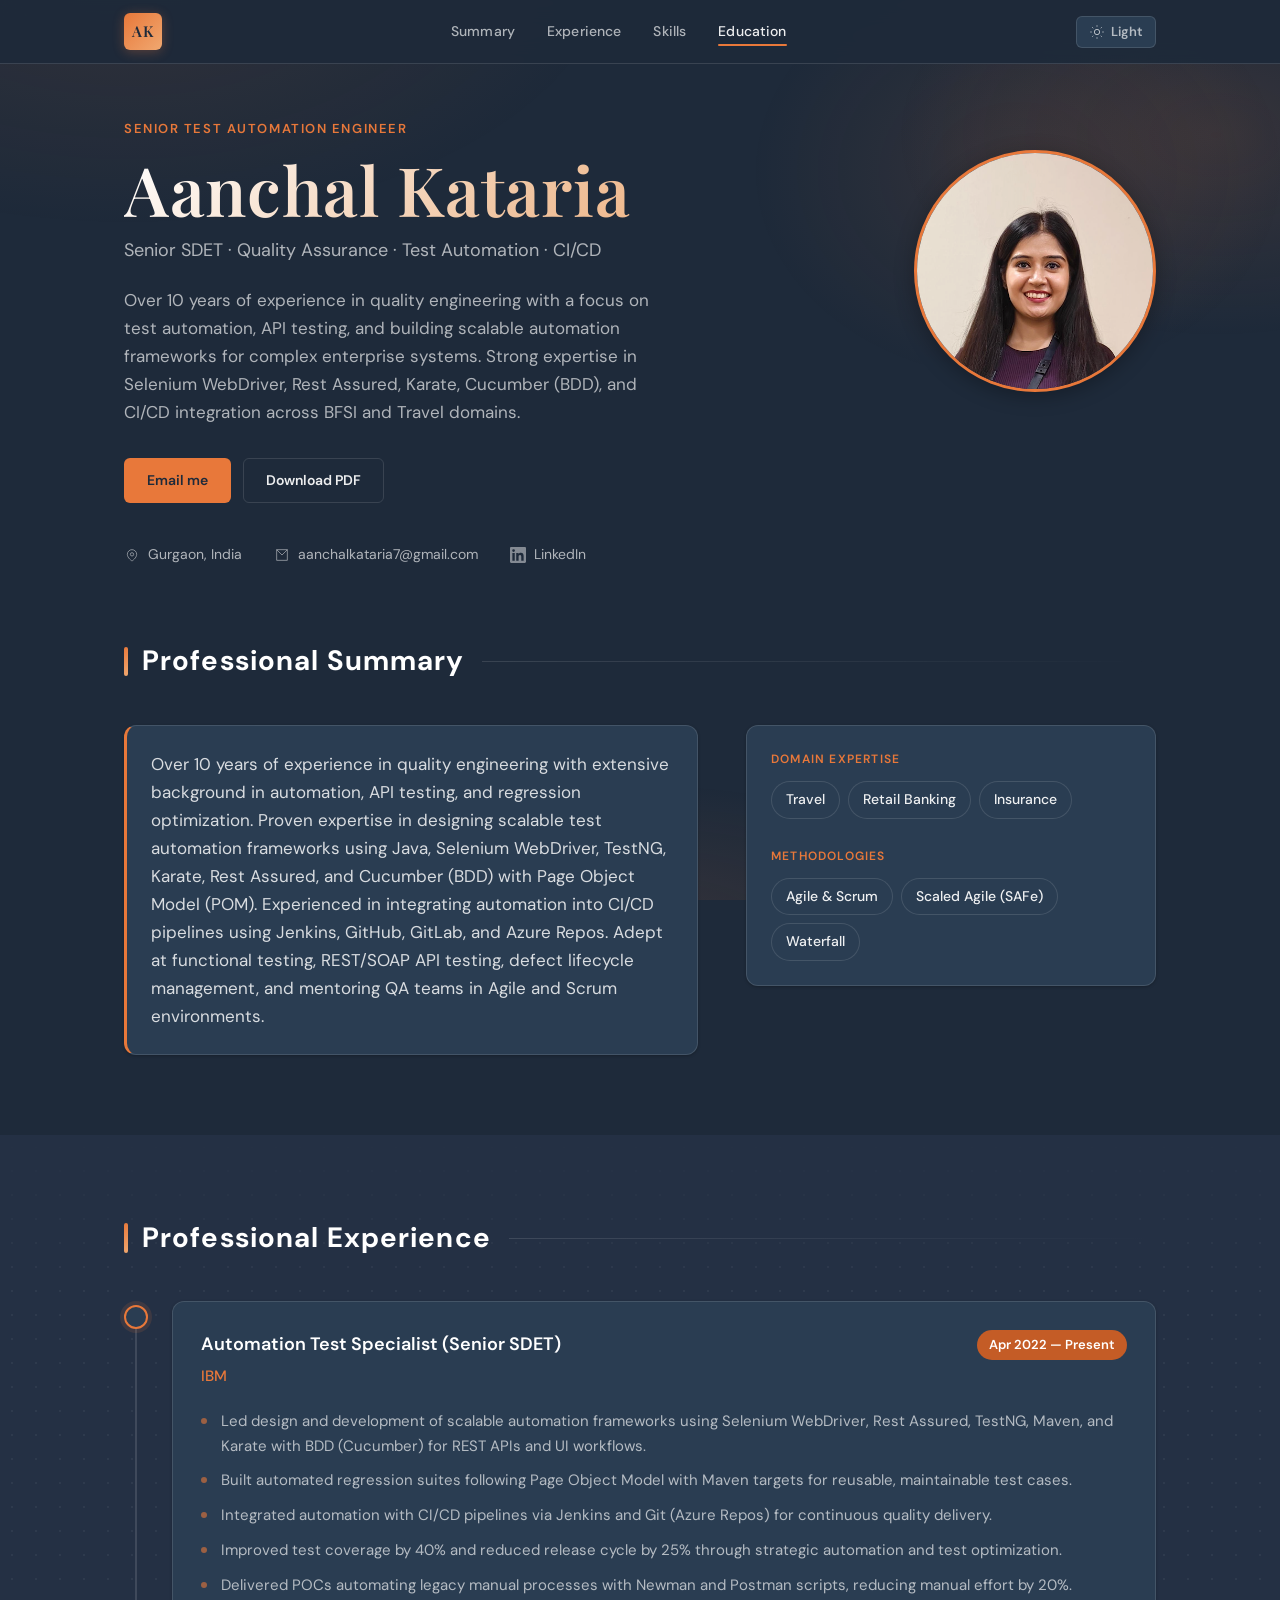
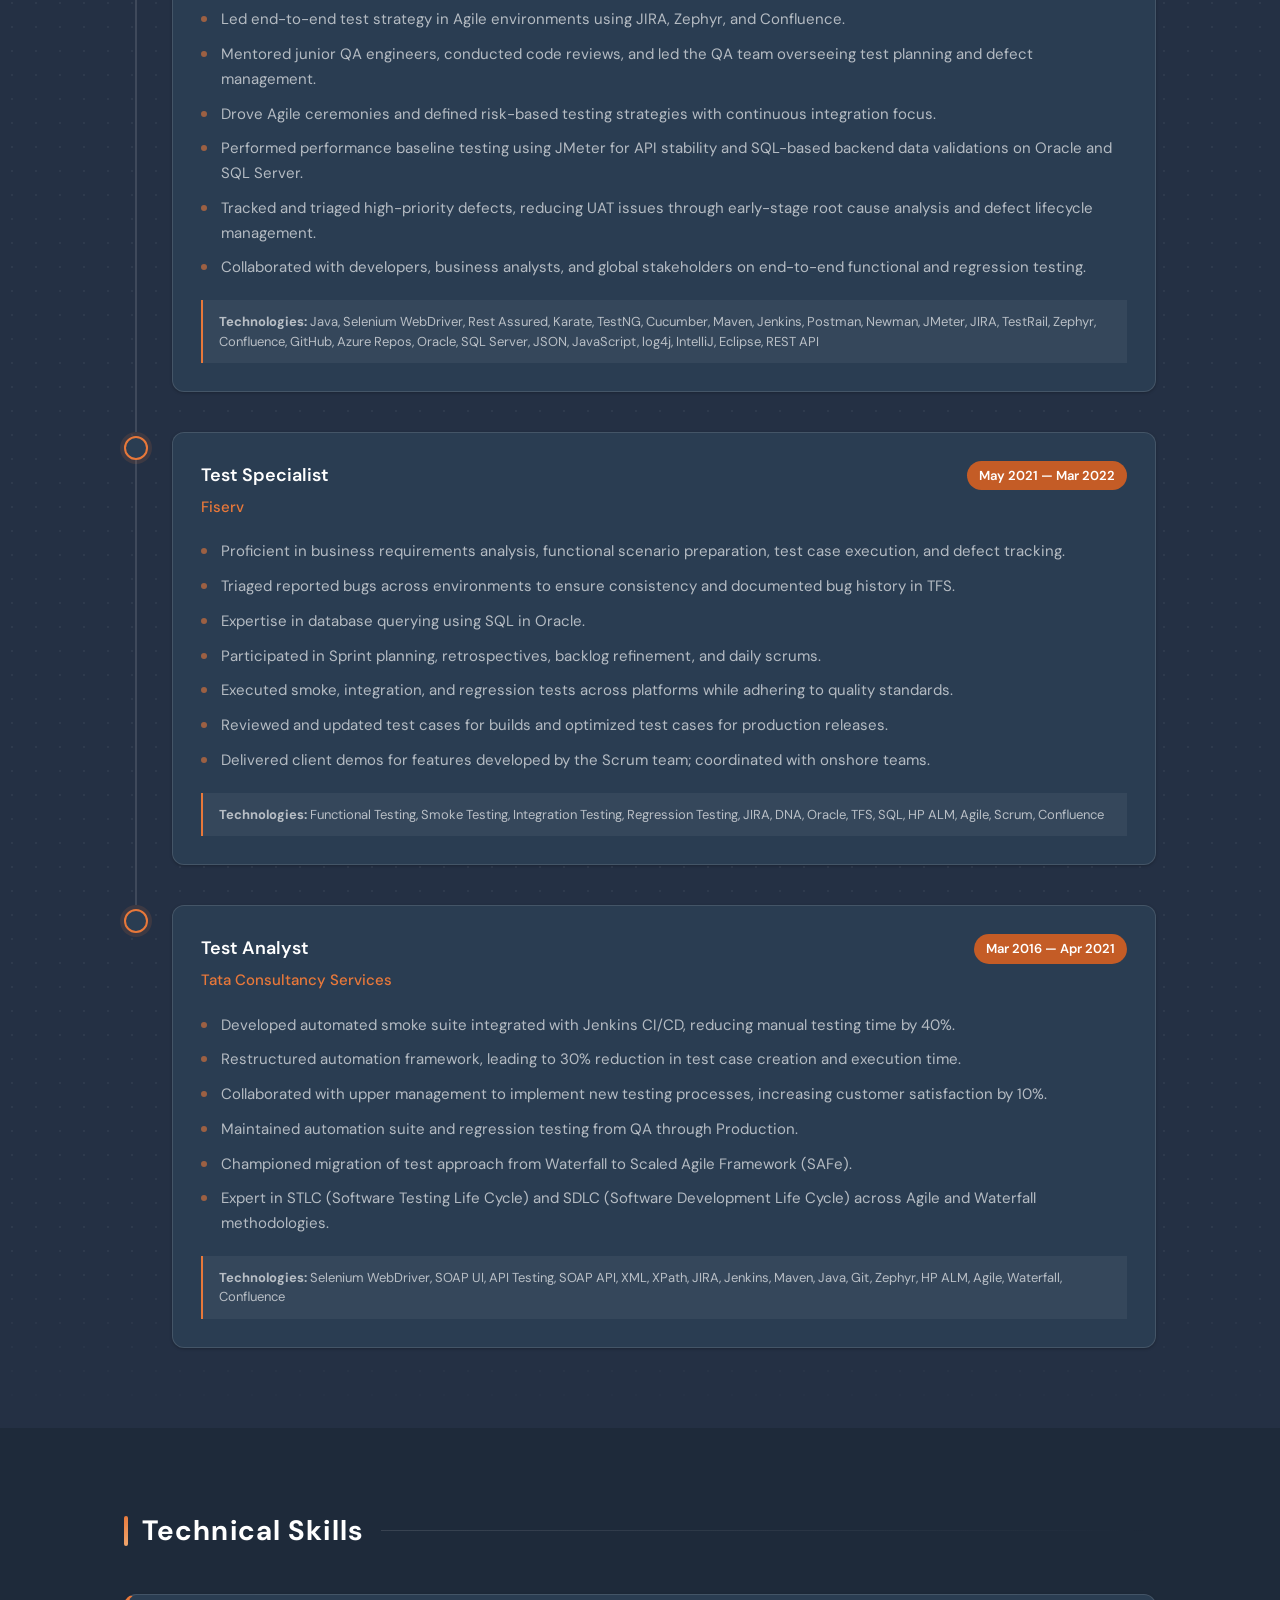
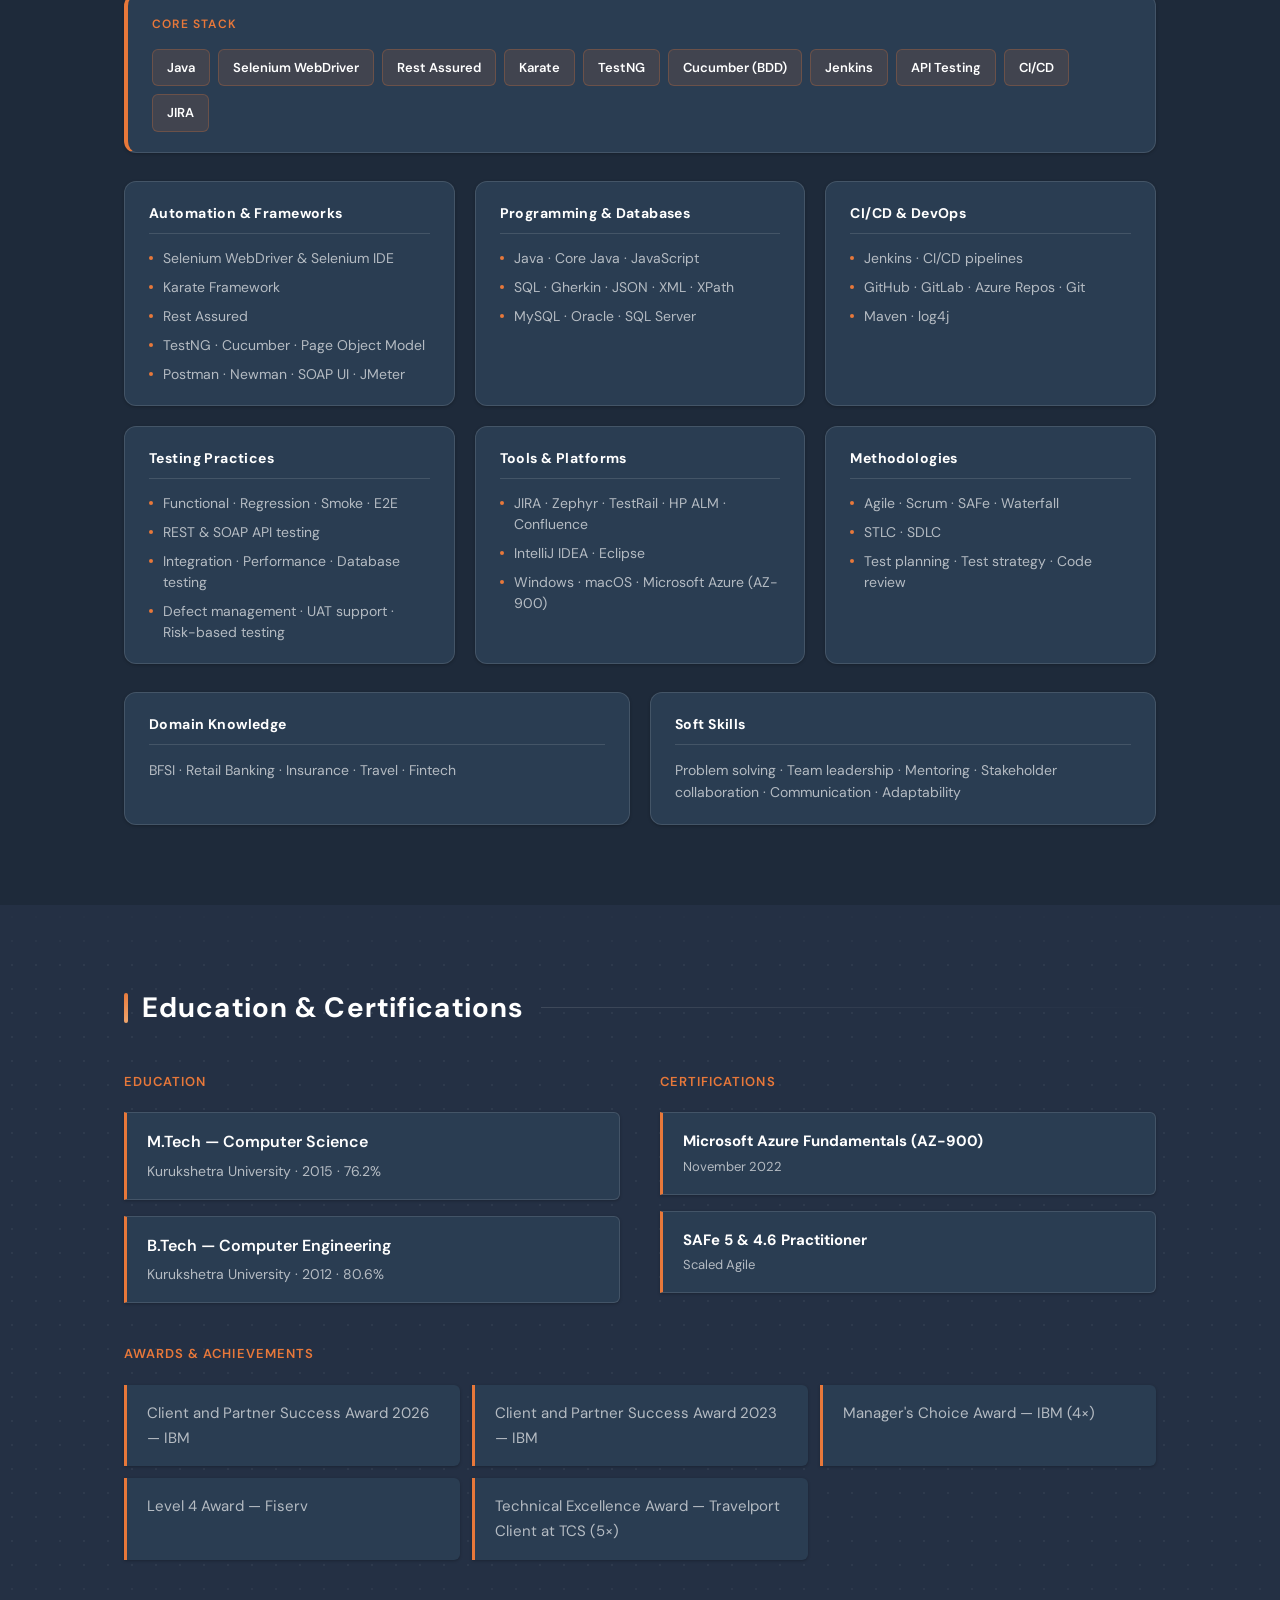
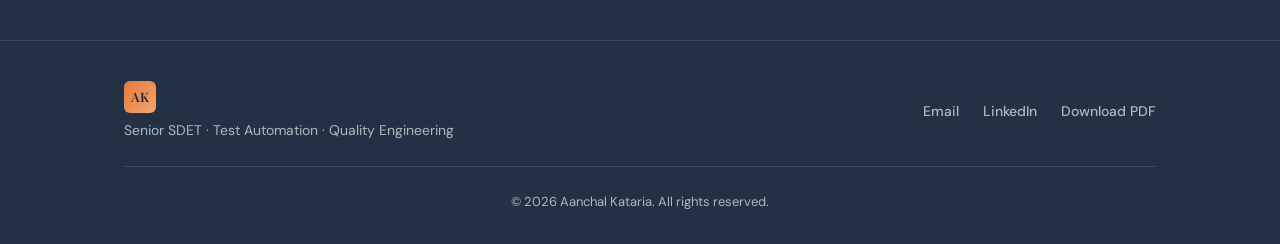
==== commit e90abc01: "Polish visual design with modern layout and UI details" ====
--- a/index.html
+++ b/index.html
@@ -390,9 +390,22 @@
     </section>
   </main>
 
+  <button class="back-to-top" id="back-to-top" type="button" aria-label="Back to top" hidden>
+    <svg aria-hidden="true" viewBox="0 0 24 24" fill="none" stroke="currentColor" stroke-width="2"><path d="M12 19V5M5 12l7-7 7 7"/></svg>
+  </button>
+
   <footer class="site-footer">
-    <div class="container">
-      <p>&copy; <span id="year"></span> Aanchal Kataria. All rights reserved.</p>
+    <div class="container footer-inner">
+      <div class="footer-brand">
+        <span class="footer-logo" aria-hidden="true">AK</span>
+        <p class="footer-tagline">Senior SDET · Test Automation · Quality Engineering</p>
+      </div>
+      <div class="footer-links">
+        <a href="mailto:aanchalkataria7@gmail.com">Email</a>
+        <a href="https://www.linkedin.com/in/aanchal-kataria-52935a10a/" target="_blank" rel="noopener noreferrer">LinkedIn</a>
+        <a href="assets/aanchal-kataria-resume.pdf" download="Aanchal-Kataria-Resume.pdf">Download PDF</a>
+      </div>
+      <p class="footer-copy">&copy; <span id="year"></span> Aanchal Kataria. All rights reserved.</p>
     </div>
   </footer>
 
--- a/css/styles.css
+++ b/css/styles.css
@@ -48,6 +48,7 @@
   --shadow-lg: 0 12px 40px rgba(30, 42, 58, 0.1);
 
   --color-navy: var(--color-heading);
+  --gradient-accent: linear-gradient(135deg, #c45c26 0%, #e8783a 100%);
 }
 
 /* ── Dark theme (PDF navy sidebar extended) ── */
@@ -86,6 +87,7 @@
   --shadow-lg: 0 12px 36px rgba(0, 0, 0, 0.35);
 
   --color-navy: var(--color-heading);
+  --gradient-accent: linear-gradient(135deg, #e8783a 0%, #f0a870 100%);
 }
 
 /* ── Reset & base ── */
@@ -109,6 +111,30 @@
   color: var(--color-text);
   background: var(--color-bg);
   -webkit-font-smoothing: antialiased;
+  position: relative;
+  isolation: isolate;
+}
+
+body::before {
+  content: "";
+  position: fixed;
+  inset: 0;
+  z-index: -1;
+  pointer-events: none;
+  background:
+    radial-gradient(ellipse 70% 55% at 10% -5%, var(--color-hero-glow) 0%, transparent 55%),
+    radial-gradient(ellipse 50% 45% at 95% 15%, var(--color-accent-bg) 0%, transparent 50%),
+    radial-gradient(ellipse 60% 40% at 50% 105%, var(--color-accent-bg) 0%, transparent 45%);
+}
+
+::selection {
+  background: var(--color-accent-bg);
+  color: var(--color-heading);
+}
+
+:focus-visible {
+  outline: 2px solid var(--color-accent);
+  outline-offset: 3px;
 }
 
 img,
@@ -157,6 +183,11 @@
   background: var(--color-header-bg);
   backdrop-filter: blur(12px);
   border-bottom: 1px solid var(--color-border);
+  transition: box-shadow 0.3s ease, border-color 0.3s ease;
+}
+
+.site-header.is-scrolled {
+  box-shadow: var(--shadow-md);
 }
 
 .nav {
@@ -170,11 +201,30 @@
 }
 
 .nav-logo {
-  font-family: var(--font-serif);
-  font-size: 1.5rem;
-  font-weight: 400;
-  color: var(--color-navy);
-  letter-spacing: -0.02em;
+  display: inline-flex;
+  align-items: center;
+  justify-content: center;
+  width: 2.35rem;
+  height: 2.35rem;
+  font-family: var(--font-display);
+  font-size: 0.9375rem;
+  font-weight: 600;
+  color: var(--color-btn-primary-text);
+  background: var(--gradient-accent);
+  border-radius: var(--radius-sm);
+  letter-spacing: 0.02em;
+  box-shadow: 0 2px 10px rgba(196, 92, 38, 0.25);
+  transition: transform 0.2s ease, box-shadow 0.2s ease;
+}
+
+.nav-logo:hover {
+  color: var(--color-btn-primary-text);
+  transform: translateY(-1px);
+  box-shadow: 0 4px 16px rgba(196, 92, 38, 0.35);
+}
+
+[data-theme="dark"] .nav-logo {
+  box-shadow: 0 2px 12px rgba(232, 120, 58, 0.3);
 }
 
 .nav-links {
@@ -183,14 +233,36 @@
 }
 
 .nav-links a {
+  position: relative;
   font-size: 0.875rem;
   font-weight: 500;
   color: var(--color-text-muted);
   letter-spacing: 0.01em;
-}
-
-.nav-links a:hover {
-  color: var(--color-accent);
+  transition: color 0.2s ease;
+}
+
+.nav-links a::after {
+  content: "";
+  position: absolute;
+  left: 0;
+  bottom: -0.35rem;
+  width: 100%;
+  height: 2px;
+  background: var(--color-accent);
+  border-radius: 1px;
+  transform: scaleX(0);
+  transform-origin: left;
+  transition: transform 0.25s ease;
+}
+
+.nav-links a:hover,
+.nav-links a.is-active {
+  color: var(--color-text);
+}
+
+.nav-links a:hover::after,
+.nav-links a.is-active::after {
+  transform: scaleX(1);
 }
 
 .nav-toggle {
@@ -257,6 +329,13 @@
   letter-spacing: 0.01em;
   color: var(--color-navy);
   margin-bottom: 0.5rem;
+}
+
+[data-theme="dark"] .hero h1 {
+  background: linear-gradient(135deg, #ffffff 0%, #f0c4a0 55%, var(--color-accent-light) 100%);
+  -webkit-background-clip: text;
+  background-clip: text;
+  -webkit-text-fill-color: transparent;
 }
 
 .hero-tagline {
@@ -290,7 +369,11 @@
   border-radius: var(--radius-sm);
   border: 1.5px solid transparent;
   cursor: pointer;
-  transition: background 0.2s, color 0.2s, border-color 0.2s, transform 0.15s;
+  transition: background 0.2s, color 0.2s, border-color 0.2s, transform 0.2s ease, box-shadow 0.2s ease;
+}
+
+.btn:hover {
+  transform: translateY(-2px);
 }
 
 .btn:active {
@@ -305,6 +388,11 @@
 .btn-primary:hover {
   background: var(--color-accent-light);
   color: var(--color-btn-primary-text);
+  box-shadow: 0 6px 20px rgba(196, 92, 38, 0.35);
+}
+
+[data-theme="dark"] .btn-primary:hover {
+  box-shadow: 0 6px 20px rgba(232, 120, 58, 0.3);
 }
 
 .btn-secondary {
@@ -377,6 +465,7 @@
   box-shadow: var(--shadow-md);
   background: var(--color-bg-alt);
   flex-shrink: 0;
+  position: relative;
 }
 
 .hero-photo img {
@@ -430,27 +519,57 @@
 
 .section-alt {
   background: var(--color-bg-alt);
+  position: relative;
+}
+
+.section-alt::before {
+  content: "";
+  position: absolute;
+  inset: 0;
+  pointer-events: none;
+  opacity: 0.4;
+  background-image: radial-gradient(var(--color-border) 1px, transparent 1px);
+  background-size: 24px 24px;
+  mask-image: linear-gradient(to bottom, transparent, black 8%, black 92%, transparent);
 }
 
 .container {
   max-width: var(--max-width);
   margin: 0 auto;
   padding: 0 1.5rem;
+  position: relative;
 }
 
 .section-title {
+  display: flex;
+  align-items: center;
+  gap: 0.875rem;
   font-family: var(--font-sans);
   font-size: clamp(1.5rem, 3.5vw, 1.75rem);
   font-weight: 700;
   letter-spacing: 0.04em;
   color: var(--color-heading);
-  margin-bottom: 2rem;
-  padding-bottom: 0.5rem;
-  border-bottom: 2px solid var(--color-accent);
+  margin-bottom: 2.5rem;
+  padding-bottom: 0;
+  border-bottom: none;
+}
+
+.section-title::before {
+  content: "";
+  display: block;
+  width: 4px;
+  height: 1.85rem;
+  background: var(--gradient-accent);
+  border-radius: 2px;
+  flex-shrink: 0;
 }
 
 .section-title::after {
-  display: none;
+  content: "";
+  flex: 1;
+  height: 1px;
+  background: linear-gradient(to right, var(--color-border), transparent);
+  margin-left: 0.25rem;
 }
 
 /* ── About ── */
@@ -464,6 +583,20 @@
 .about-text {
   font-size: 1.0625rem;
   color: var(--color-text-body, var(--color-text-muted));
+  padding: 1.5rem;
+  background: var(--color-surface);
+  border: 1px solid var(--color-border);
+  border-radius: var(--radius-md);
+  border-left: 3px solid var(--color-accent);
+  box-shadow: var(--shadow-sm);
+}
+
+.about-domains {
+  padding: 1.5rem;
+  background: var(--color-surface);
+  border: 1px solid var(--color-border);
+  border-radius: var(--radius-md);
+  box-shadow: var(--shadow-sm);
 }
 
 .about-domains h3 {
@@ -492,6 +625,13 @@
   border-radius: 100px;
   font-size: 0.875rem;
   font-weight: 500;
+  transition: transform 0.2s ease, border-color 0.2s ease, background 0.2s ease;
+}
+
+.about-domains li:hover {
+  transform: translateY(-2px);
+  border-color: var(--color-accent);
+  background: var(--color-accent-bg);
 }
 
 /* ── Timeline ── */
@@ -536,6 +676,13 @@
   border: 2px solid var(--color-accent);
   margin-top: 4px;
   z-index: 1;
+  box-shadow: 0 0 0 4px var(--color-accent-bg);
+  transition: box-shadow 0.3s ease, transform 0.3s ease;
+}
+
+.timeline-item:hover .timeline-marker {
+  transform: scale(1.1);
+  box-shadow: 0 0 0 6px var(--color-accent-bg);
 }
 
 .timeline-card {
@@ -544,11 +691,13 @@
   border-radius: var(--radius-md);
   padding: 1.75rem;
   box-shadow: var(--shadow-sm);
-  transition: box-shadow 0.25s;
+  transition: box-shadow 0.25s ease, transform 0.25s ease, border-color 0.25s ease;
 }
 
 .timeline-card:hover {
   box-shadow: var(--shadow-md);
+  transform: translateY(-3px);
+  border-color: rgba(196, 92, 38, 0.25);
 }
 
 .timeline-header {
@@ -657,6 +806,12 @@
   border: 1px solid rgba(196, 92, 38, 0.2);
   border-radius: var(--radius-sm);
   color: var(--color-heading);
+  transition: transform 0.2s ease, background 0.2s ease, border-color 0.2s ease;
+}
+
+.skills-core-tags span:hover {
+  transform: translateY(-2px);
+  border-color: var(--color-accent);
 }
 
 [data-theme="dark"] .skills-core-tags span {
@@ -681,6 +836,13 @@
   border-radius: var(--radius-md);
   padding: 1.25rem 1.5rem;
   box-shadow: var(--shadow-sm);
+  transition: transform 0.25s ease, box-shadow 0.25s ease, border-color 0.25s ease;
+}
+
+.skill-card:hover {
+  transform: translateY(-4px);
+  box-shadow: var(--shadow-md);
+  border-color: rgba(196, 92, 38, 0.2);
 }
 
 .skill-card h3 {
@@ -749,7 +911,22 @@
 .edu-list {
   display: flex;
   flex-direction: column;
-  gap: 1.25rem;
+  gap: 1rem;
+}
+
+.edu-list li {
+  padding: 1rem 1.25rem;
+  background: var(--color-surface);
+  border: 1px solid var(--color-border);
+  border-left: 3px solid var(--color-accent);
+  border-radius: 0 var(--radius-sm) var(--radius-sm) 0;
+  box-shadow: var(--shadow-sm);
+  transition: transform 0.2s ease, box-shadow 0.2s ease;
+}
+
+.edu-list li:hover {
+  transform: translateX(4px);
+  box-shadow: var(--shadow-md);
 }
 
 .edu-degree {
@@ -776,7 +953,15 @@
   padding: 1rem 1.25rem;
   background: var(--color-surface);
   border: 1px solid var(--color-border);
-  border-radius: var(--radius-sm);
+  border-left: 3px solid var(--color-accent);
+  border-radius: 0 var(--radius-sm) var(--radius-sm) 0;
+  box-shadow: var(--shadow-sm);
+  transition: transform 0.2s ease, box-shadow 0.2s ease;
+}
+
+.cert-list li:hover {
+  transform: translateX(4px);
+  box-shadow: var(--shadow-md);
 }
 
 .cert-list strong {
@@ -803,6 +988,12 @@
   font-size: 0.9375rem;
   color: var(--color-text-muted);
   box-shadow: var(--shadow-sm);
+  transition: transform 0.25s ease, box-shadow 0.25s ease;
+}
+
+.awards-list li:hover {
+  transform: translateX(4px);
+  box-shadow: var(--shadow-md);
 }
 
 /* ── Theme toggle ── */
@@ -847,6 +1038,149 @@
   line-height: 1;
 }
 
+/* ── Animations & motion ── */
+@keyframes fadeInUp {
+  from {
+    opacity: 0;
+    transform: translateY(24px);
+  }
+
+  to {
+    opacity: 1;
+    transform: translateY(0);
+  }
+}
+
+@keyframes fadeInScale {
+  from {
+    opacity: 0;
+    transform: scale(0.94);
+  }
+
+  to {
+    opacity: 1;
+    transform: scale(1);
+  }
+}
+
+@keyframes heroGlowPulse {
+  0%,
+  100% {
+    opacity: 0.55;
+    transform: scale(1);
+  }
+
+  50% {
+    opacity: 1;
+    transform: scale(1.06);
+  }
+}
+
+@keyframes photoFloat {
+  0%,
+  100% {
+    transform: translateY(0);
+  }
+
+  50% {
+    transform: translateY(-8px);
+  }
+}
+
+@keyframes ringPulse {
+  0% {
+    opacity: 0.45;
+    transform: scale(1);
+  }
+
+  100% {
+    opacity: 0;
+    transform: scale(1.14);
+  }
+}
+
+.reveal {
+  opacity: 0;
+  transform: translateY(28px);
+  transition:
+    opacity 0.7s cubic-bezier(0.22, 1, 0.36, 1),
+    transform 0.7s cubic-bezier(0.22, 1, 0.36, 1);
+  transition-delay: var(--reveal-delay, 0ms);
+}
+
+.reveal.is-visible {
+  opacity: 1;
+  transform: translateY(0);
+}
+
+@media (prefers-reduced-motion: no-preference) {
+  .hero::before {
+    animation: heroGlowPulse 9s ease-in-out infinite;
+  }
+
+  .hero-content > * {
+    animation: fadeInUp 0.75s cubic-bezier(0.22, 1, 0.36, 1) backwards;
+  }
+
+  .hero-eyebrow { animation-delay: 0.08s; }
+  .hero h1 { animation-delay: 0.18s; }
+  .hero-tagline { animation-delay: 0.3s; }
+  .hero-summary { animation-delay: 0.42s; }
+  .hero-actions { animation-delay: 0.54s; }
+  .hero-meta { animation-delay: 0.66s; }
+
+  .hero-photo {
+    animation:
+      fadeInScale 0.85s cubic-bezier(0.22, 1, 0.36, 1) 0.28s backwards,
+      photoFloat 6s ease-in-out 1.15s infinite;
+  }
+
+  .hero-photo::after {
+    content: "";
+    position: absolute;
+    inset: -8px;
+    border-radius: 50%;
+    border: 2px solid var(--color-accent);
+    pointer-events: none;
+    animation: ringPulse 3s ease-out infinite;
+  }
+}
+
+@media (prefers-reduced-motion: reduce) {
+  .reveal {
+    opacity: 1;
+    transform: none;
+    transition: none;
+  }
+
+  .hero-content > *,
+  .hero-photo,
+  .hero-photo::after,
+  .hero::before {
+    animation: none !important;
+  }
+
+  html {
+    scroll-behavior: auto;
+  }
+
+  .btn:hover,
+  .timeline-card:hover,
+  .skill-card:hover,
+  .awards-list li:hover,
+  .about-domains li:hover,
+  .skills-core-tags span:hover,
+  .edu-list li:hover,
+  .cert-list li:hover,
+  .timeline-item:hover .timeline-marker {
+    transform: none;
+  }
+
+  .back-to-top {
+    transition: none;
+  }
+}
+
 @media (max-width: 768px) {
   .theme-toggle-label {
     display: none;
@@ -855,14 +1189,113 @@
 
 /* ── Footer ── */
 .site-footer {
-  padding: 1.5rem 0;
+  padding: 2.5rem 0 2rem;
   border-top: 1px solid var(--color-border);
-}
-
-.site-footer p {
+  background: var(--color-bg-alt);
+}
+
+.footer-inner {
+  display: grid;
+  grid-template-columns: 1fr auto;
+  gap: 1.5rem 2rem;
+  align-items: center;
+}
+
+.footer-brand {
+  display: flex;
+  flex-direction: column;
+  gap: 0.375rem;
+}
+
+.footer-logo {
+  display: inline-flex;
+  align-items: center;
+  justify-content: center;
+  width: 2rem;
+  height: 2rem;
+  font-family: var(--font-display);
+  font-size: 0.8125rem;
+  font-weight: 600;
+  color: var(--color-btn-primary-text);
+  background: var(--gradient-accent);
+  border-radius: var(--radius-sm);
+}
+
+.footer-tagline {
+  font-size: 0.875rem;
+  color: var(--color-text-muted);
+}
+
+.footer-links {
+  display: flex;
+  flex-wrap: wrap;
+  gap: 1rem 1.5rem;
+  justify-content: flex-end;
+}
+
+.footer-links a {
+  font-size: 0.875rem;
+  font-weight: 500;
+  color: var(--color-text-muted);
+  transition: color 0.2s ease;
+}
+
+.footer-links a:hover {
+  color: var(--color-accent);
+}
+
+.footer-copy {
+  grid-column: 1 / -1;
   text-align: center;
   font-size: 0.8125rem;
   color: var(--color-text-muted);
+  padding-top: 1.5rem;
+  border-top: 1px solid var(--color-border);
+}
+
+/* ── Back to top ── */
+.back-to-top {
+  position: fixed;
+  right: 1.5rem;
+  bottom: 1.5rem;
+  z-index: 90;
+  display: inline-flex;
+  align-items: center;
+  justify-content: center;
+  width: 2.75rem;
+  height: 2.75rem;
+  border: 1px solid var(--color-border);
+  border-radius: 50%;
+  background: var(--color-surface);
+  color: var(--color-accent);
+  box-shadow: var(--shadow-md);
+  cursor: pointer;
+  opacity: 0;
+  visibility: hidden;
+  transform: translateY(12px);
+  transition:
+    opacity 0.25s ease,
+    visibility 0.25s ease,
+    transform 0.25s ease,
+    background 0.2s ease,
+    border-color 0.2s ease;
+}
+
+.back-to-top.is-visible {
+  opacity: 1;
+  visibility: visible;
+  transform: translateY(0);
+}
+
+.back-to-top:hover {
+  background: var(--color-accent);
+  border-color: var(--color-accent);
+  color: var(--color-btn-primary-text);
+}
+
+.back-to-top svg {
+  width: 18px;
+  height: 18px;
 }
 
 /* ── Mobile nav open state ── */
@@ -939,6 +1372,19 @@
     padding: 1rem;
   }
 
+  .footer-inner {
+    grid-template-columns: 1fr;
+    text-align: center;
+  }
+
+  .footer-brand {
+    align-items: center;
+  }
+
+  .footer-links {
+    justify-content: center;
+  }
+
   .about-grid,
   .edu-grid {
     grid-template-columns: 1fr;
@@ -966,7 +1412,8 @@
   .site-header,
   .hero-actions,
   .nav-toggle,
-  .skip-link {
+  .skip-link,
+  .back-to-top {
     display: none !important;
   }
 
@@ -996,9 +1443,12 @@
   }
 
   .timeline-card,
-  .stat {
+  .stat,
+  .reveal {
     box-shadow: none;
     border: 1px solid #ccc;
+    opacity: 1 !important;
+    transform: none !important;
   }
 
   a {
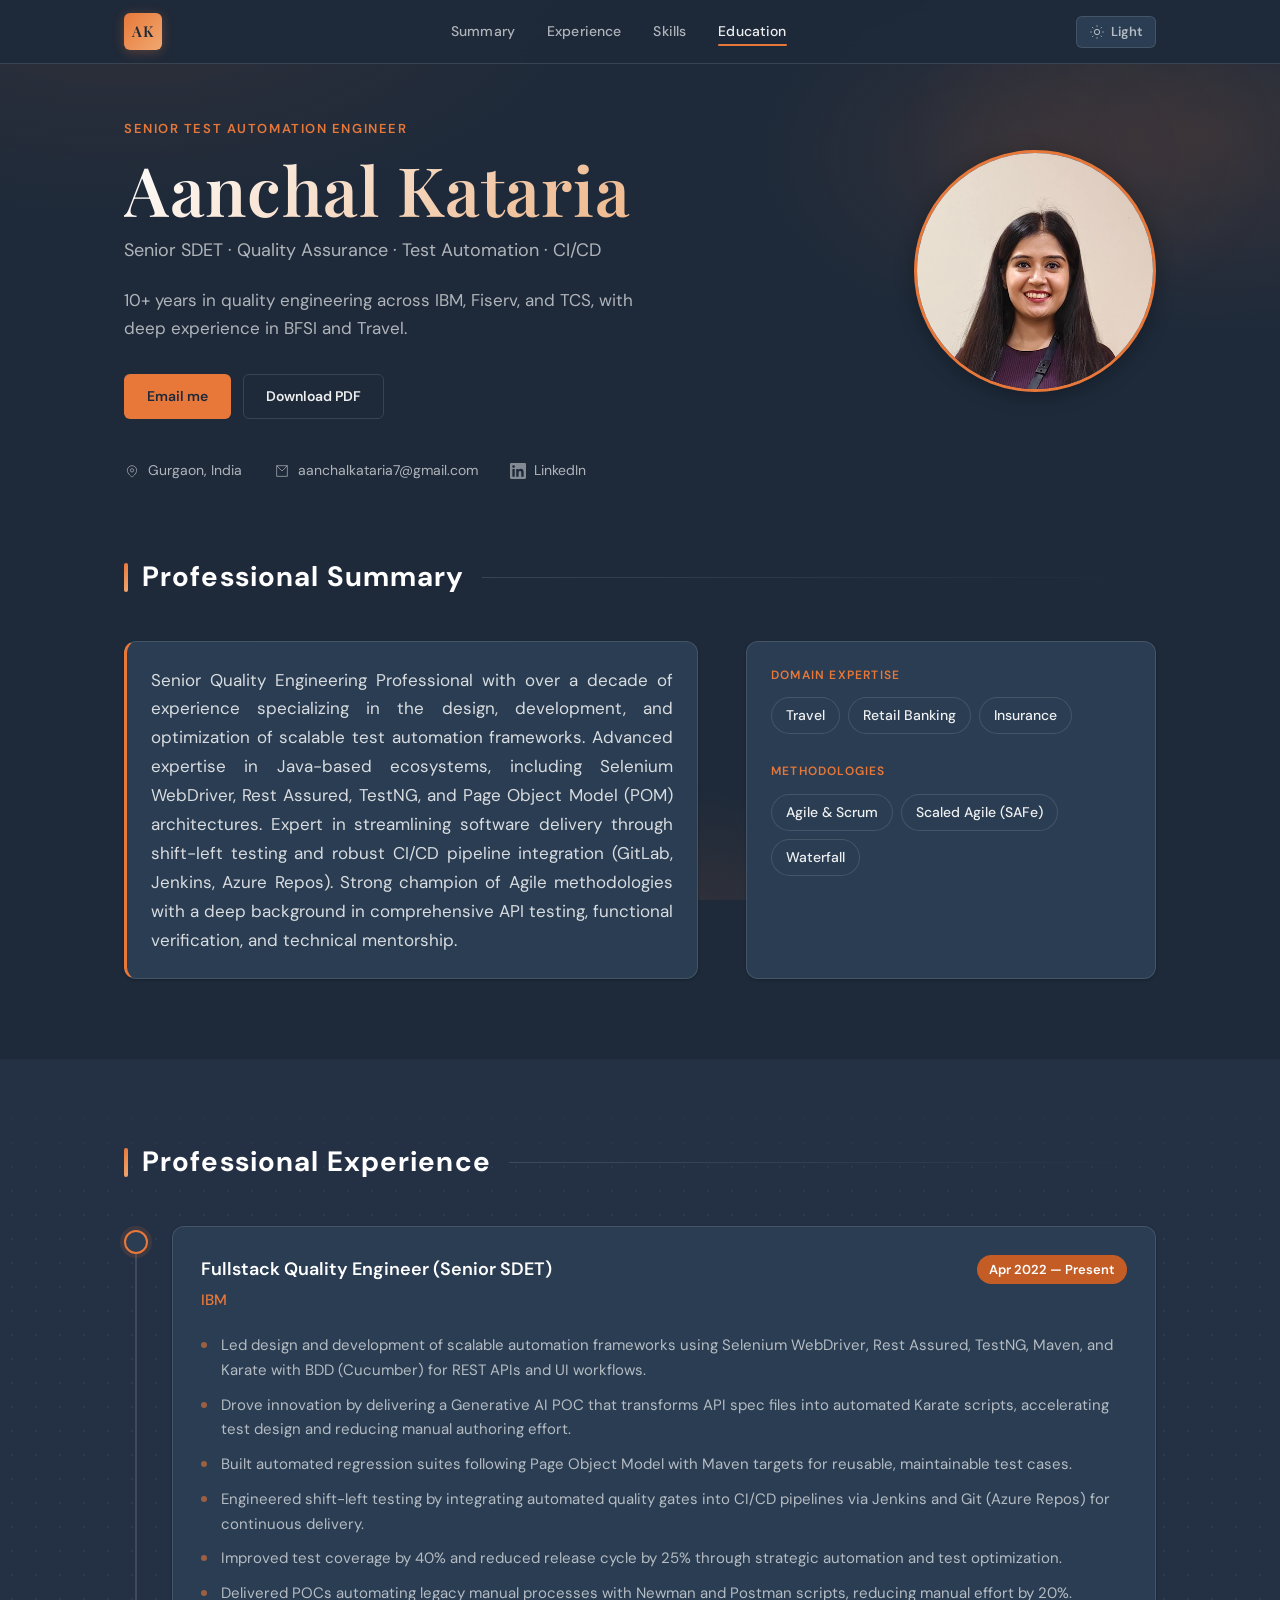
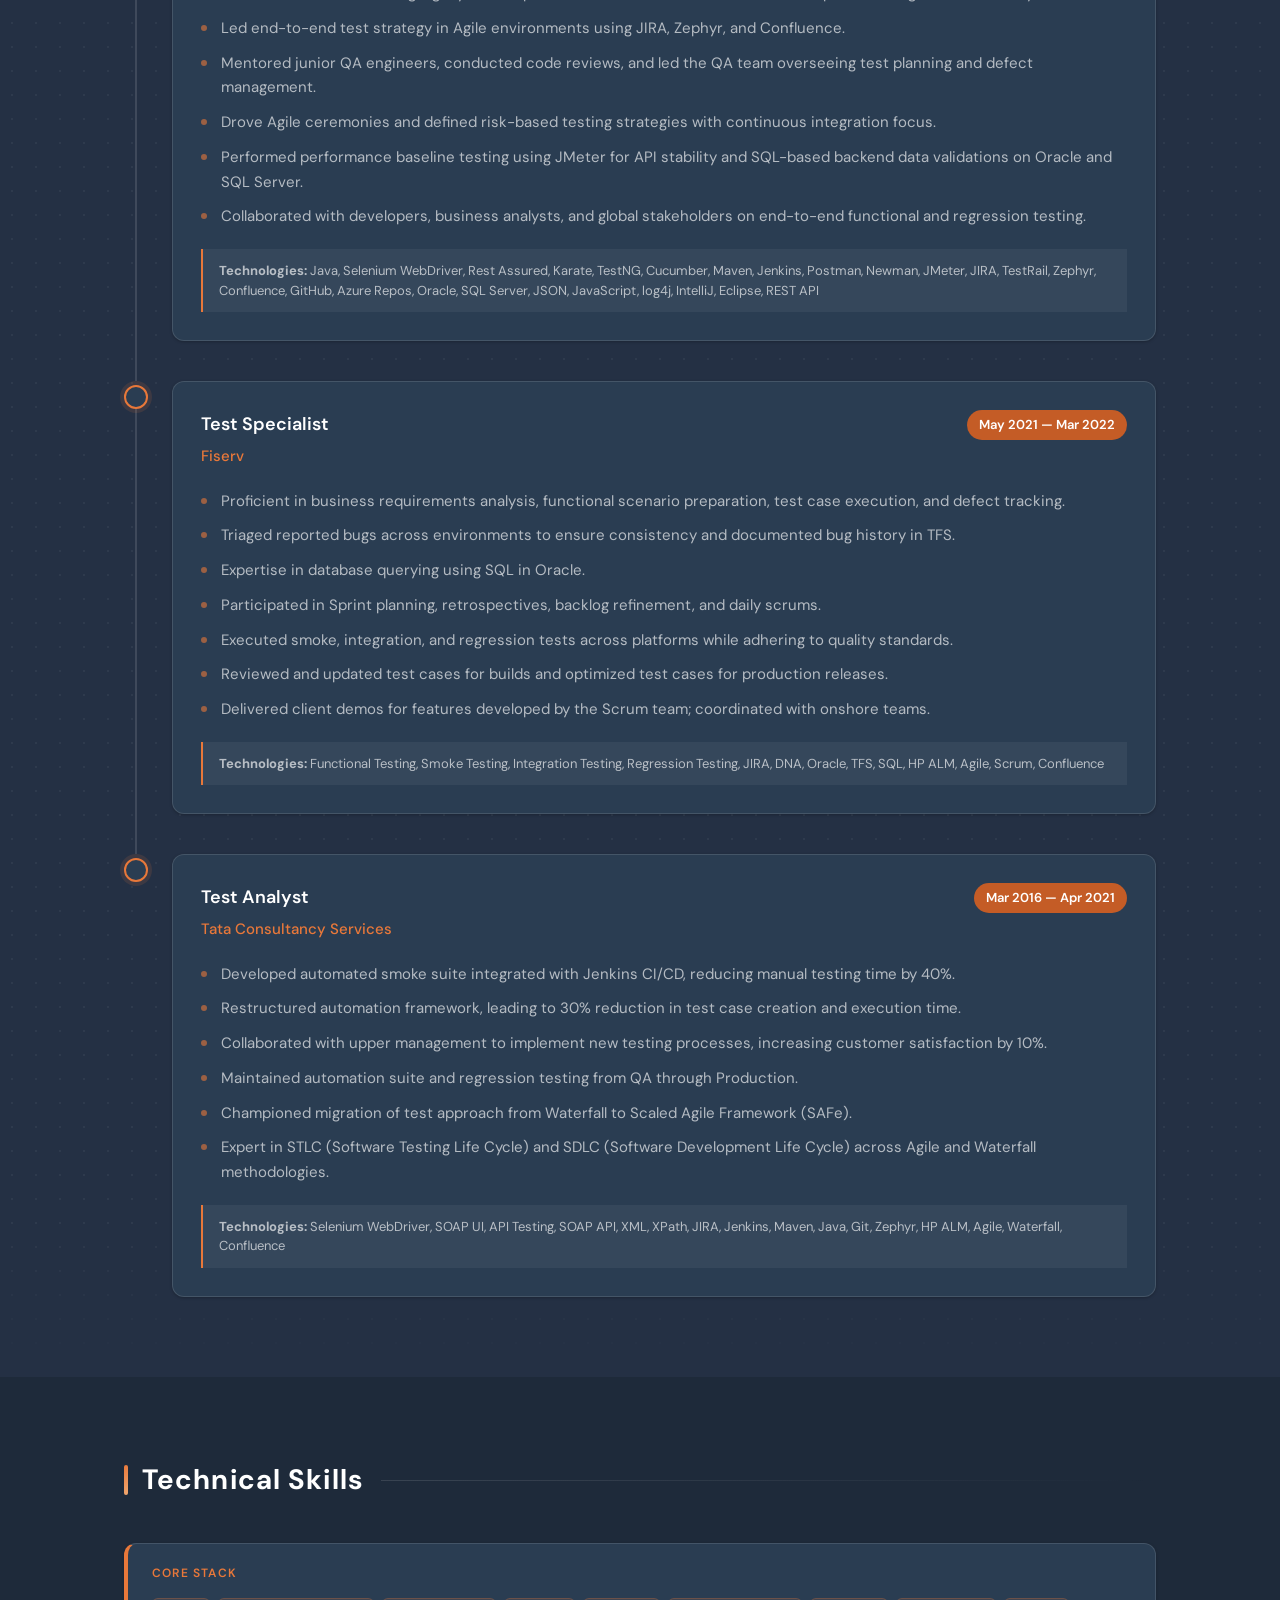
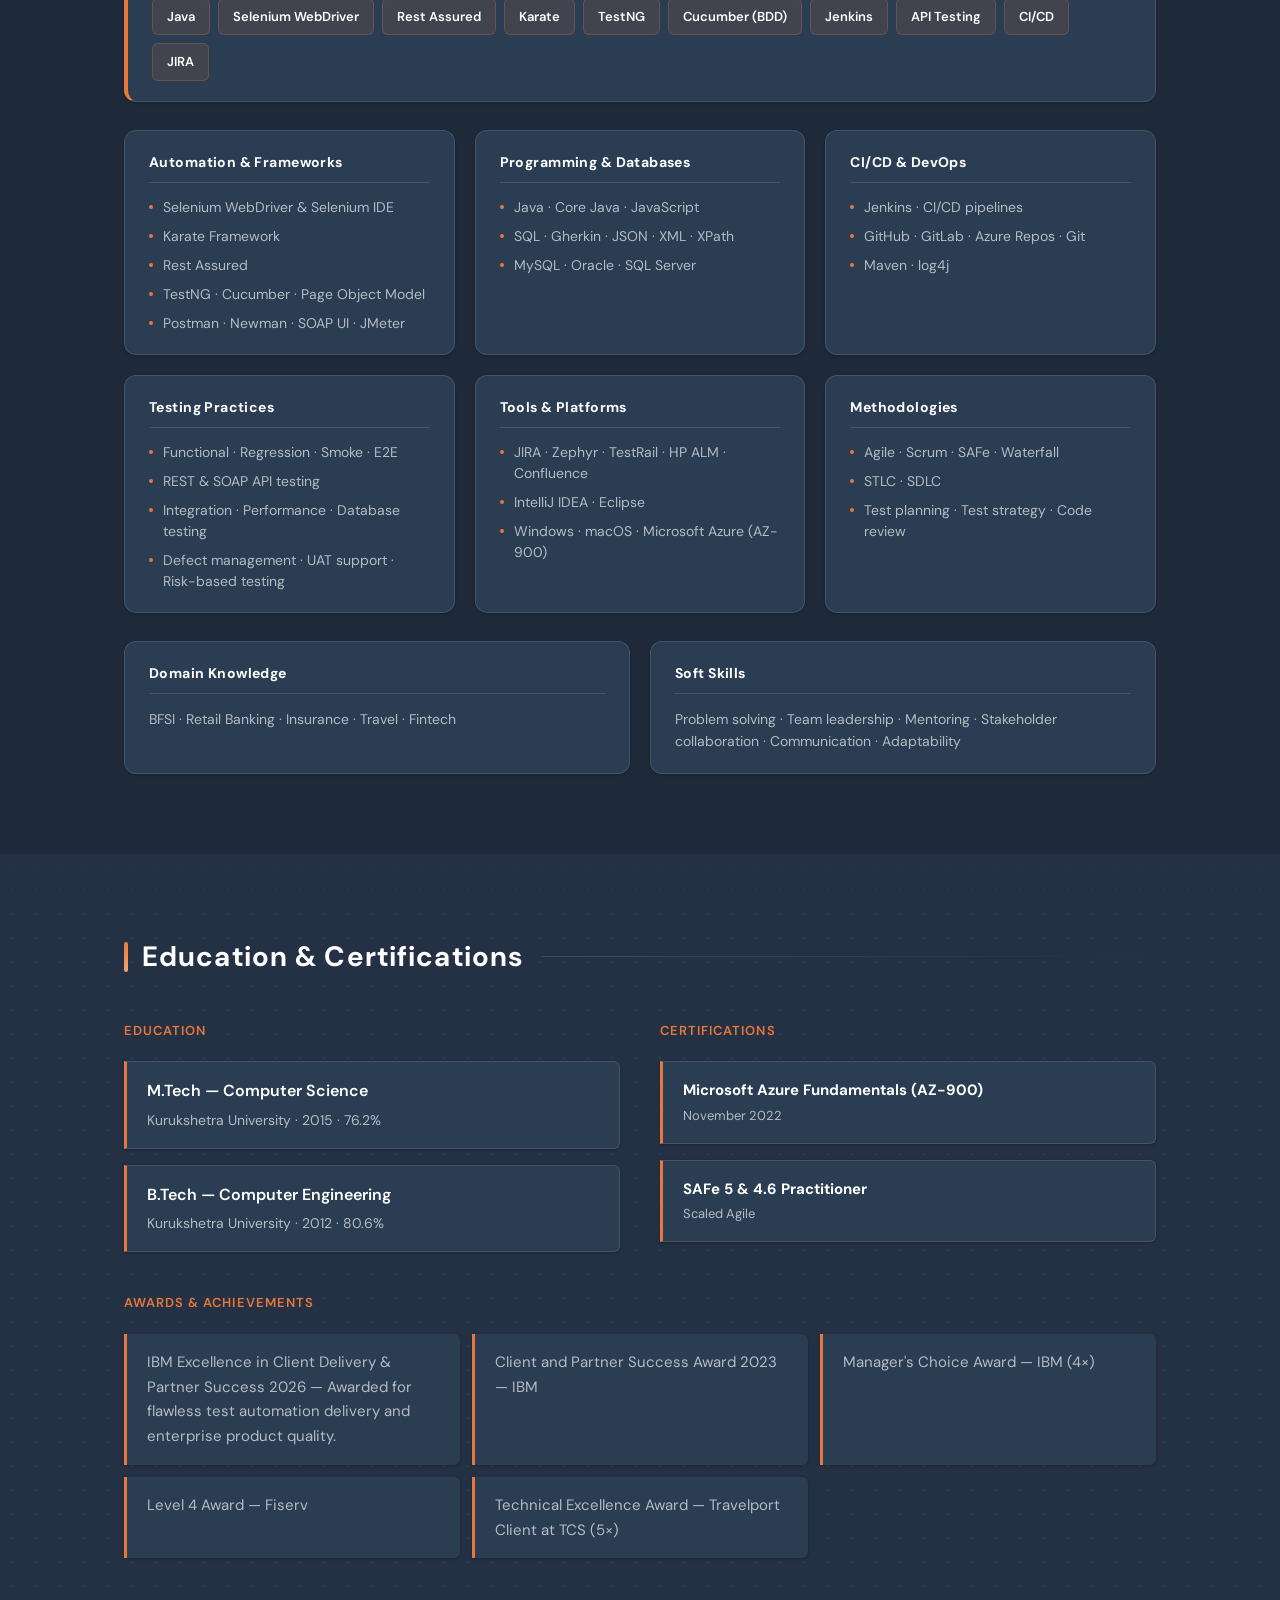
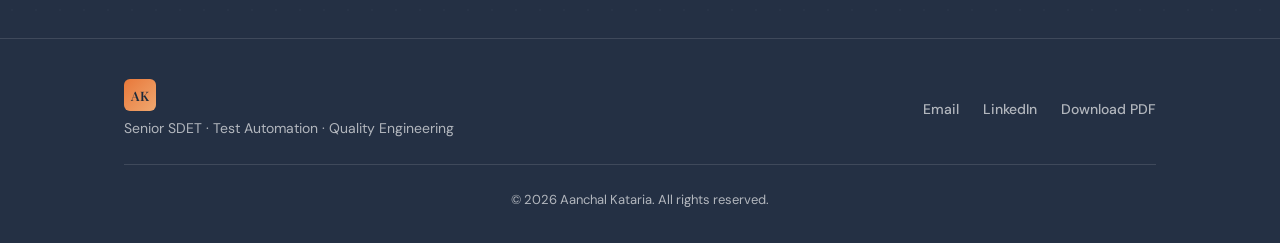
==== commit 8d0f39bb: "Update skills, competencies, and layout spacing Co-authored-by: Cursor <cursoragent@cursor.com>" ====
--- a/index.html
+++ b/index.html
@@ -25,7 +25,7 @@
     "name": "Aanchal Kataria",
     "image": "assets/aanchal-photo.png",
     "jobTitle": "Senior Test Automation Engineer",
-    "description": "Senior SDET with 10+ years of experience in test automation, quality engineering, API testing, and CI/CD across BFSI and Travel domains.",
+    "description": "Senior SDET with 10+ years leading test automation, API testing, and CI/CD quality engineering across BFSI and Travel domains.",
     "email": "aanchalkataria7@gmail.com",
     "address": {
       "@type": "PostalAddress",
@@ -52,7 +52,7 @@
     "workExperience": [
       {
         "@type": "OrganizationRole",
-        "roleName": "Automation Test Specialist (Senior SDET)",
+        "roleName": "Fullstack Quality Engineer (Senior SDET)",
         "startDate": "2022-04",
         "worksFor": {"@type": "Organization", "name": "IBM"}
       },
@@ -112,9 +112,7 @@
         <h1 id="hero-heading">Aanchal Kataria</h1>
         <p class="hero-tagline">Senior SDET · Quality Assurance · Test Automation · CI/CD</p>
         <p class="hero-summary">
-          Over 10 years of experience in quality engineering with a focus on test automation, API testing,
-          and building scalable automation frameworks for complex enterprise systems. Strong expertise in
-          Selenium WebDriver, Rest Assured, Karate, Cucumber (BDD), and CI/CD integration across BFSI and Travel domains.
+          10+ years in quality engineering across IBM, Fiserv, and TCS, with deep experience in BFSI and Travel.
         </p>
         <div class="hero-actions">
           <a class="btn btn-primary" href="mailto:aanchalkataria7@gmail.com">Email me</a>
@@ -146,14 +144,7 @@
       <div class="container">
         <h2 class="section-title">Professional Summary</h2>
         <div class="about-grid">
-          <p class="about-text">
-            Over 10 years of experience in quality engineering with extensive background in automation,
-            API testing, and regression optimization. Proven expertise in designing scalable test automation
-            frameworks using Java, Selenium WebDriver, TestNG, Karate, Rest Assured, and Cucumber (BDD) with
-            Page Object Model (POM). Experienced in integrating automation into CI/CD pipelines using
-            Jenkins, GitHub, GitLab, and Azure Repos. Adept at functional testing, REST/SOAP API testing,
-            defect lifecycle management, and mentoring QA teams in Agile and Scrum environments.
-          </p>
+          <p class="about-text">Senior Quality Engineering Professional with over a decade of experience specializing in the design, development, and optimization of scalable test automation frameworks. Advanced expertise in Java-based ecosystems, including Selenium WebDriver, Rest Assured, TestNG, and Page Object Model (POM) architectures. Expert in streamlining software delivery through shift-left testing and robust CI/CD pipeline integration (GitLab, Jenkins, Azure Repos). Strong champion of Agile methodologies with a deep background in comprehensive API testing, functional verification, and technical mentorship.</p>
           <div class="about-domains">
             <h3>Domain Expertise</h3>
             <ul>
@@ -181,22 +172,22 @@
             <article class="timeline-card">
               <header class="timeline-header">
                 <div>
-                  <h3>Automation Test Specialist (Senior SDET)</h3>
+                  <h3>Fullstack Quality Engineer (Senior SDET)</h3>
                   <p class="timeline-company">IBM</p>
                 </div>
                 <time datetime="2022-04">Apr 2022 — Present</time>
               </header>
               <ul class="timeline-details">
                 <li>Led design and development of scalable automation frameworks using Selenium WebDriver, Rest Assured, TestNG, Maven, and Karate with BDD (Cucumber) for REST APIs and UI workflows.</li>
+                <li>Drove innovation by delivering a Generative AI POC that transforms API spec files into automated Karate scripts, accelerating test design and reducing manual authoring effort.</li>
                 <li>Built automated regression suites following Page Object Model with Maven targets for reusable, maintainable test cases.</li>
-                <li>Integrated automation with CI/CD pipelines via Jenkins and Git (Azure Repos) for continuous quality delivery.</li>
+                <li>Engineered shift-left testing by integrating automated quality gates into CI/CD pipelines via Jenkins and Git (Azure Repos) for continuous delivery.</li>
                 <li>Improved test coverage by 40% and reduced release cycle by 25% through strategic automation and test optimization.</li>
                 <li>Delivered POCs automating legacy manual processes with Newman and Postman scripts, reducing manual effort by 20%.</li>
                 <li>Led end-to-end test strategy in Agile environments using JIRA, Zephyr, and Confluence.</li>
                 <li>Mentored junior QA engineers, conducted code reviews, and led the QA team overseeing test planning and defect management.</li>
                 <li>Drove Agile ceremonies and defined risk-based testing strategies with continuous integration focus.</li>
                 <li>Performed performance baseline testing using JMeter for API stability and SQL-based backend data validations on Oracle and SQL Server.</li>
-                <li>Tracked and triaged high-priority defects, reducing UAT issues through early-stage root cause analysis and defect lifecycle management.</li>
                 <li>Collaborated with developers, business analysts, and global stakeholders on end-to-end functional and regression testing.</li>
               </ul>
               <p class="timeline-env"><strong>Technologies:</strong> Java, Selenium WebDriver, Rest Assured, Karate, TestNG, Cucumber, Maven, Jenkins, Postman, Newman, JMeter, JIRA, TestRail, Zephyr, Confluence, GitHub, Azure Repos, Oracle, SQL Server, JSON, JavaScript, log4j, IntelliJ, Eclipse, REST API</p>
@@ -378,7 +369,7 @@
           <div class="edu-block edu-block-wide">
             <h3>Awards &amp; Achievements</h3>
             <ul class="awards-list">
-              <li>Client and Partner Success Award 2026 — IBM</li>
+              <li>IBM Excellence in Client Delivery &amp; Partner Success 2026 — Awarded for flawless test automation delivery and enterprise product quality.</li>
               <li>Client and Partner Success Award 2023 — IBM</li>
               <li>Manager's Choice Award — IBM (4×)</li>
               <li>Level 4 Award — Fiserv</li>
--- a/css/styles.css
+++ b/css/styles.css
@@ -577,11 +577,15 @@
   display: grid;
   grid-template-columns: 1.4fr 1fr;
   gap: 3rem;
-  align-items: start;
+  align-items: stretch;
 }
 
 .about-text {
   font-size: 1.0625rem;
+  line-height: 1.7;
+  text-align: justify;
+  text-align-last: left;
+  hyphens: auto;
   color: var(--color-text-body, var(--color-text-muted));
   padding: 1.5rem;
   background: var(--color-surface);
@@ -1385,7 +1389,15 @@
     justify-content: center;
   }
 
-  .about-grid,
+  .about-grid {
+    grid-template-columns: 1fr;
+  }
+
+  .about-text {
+    text-align: left;
+    hyphens: none;
+  }
+
   .edu-grid {
     grid-template-columns: 1fr;
   }
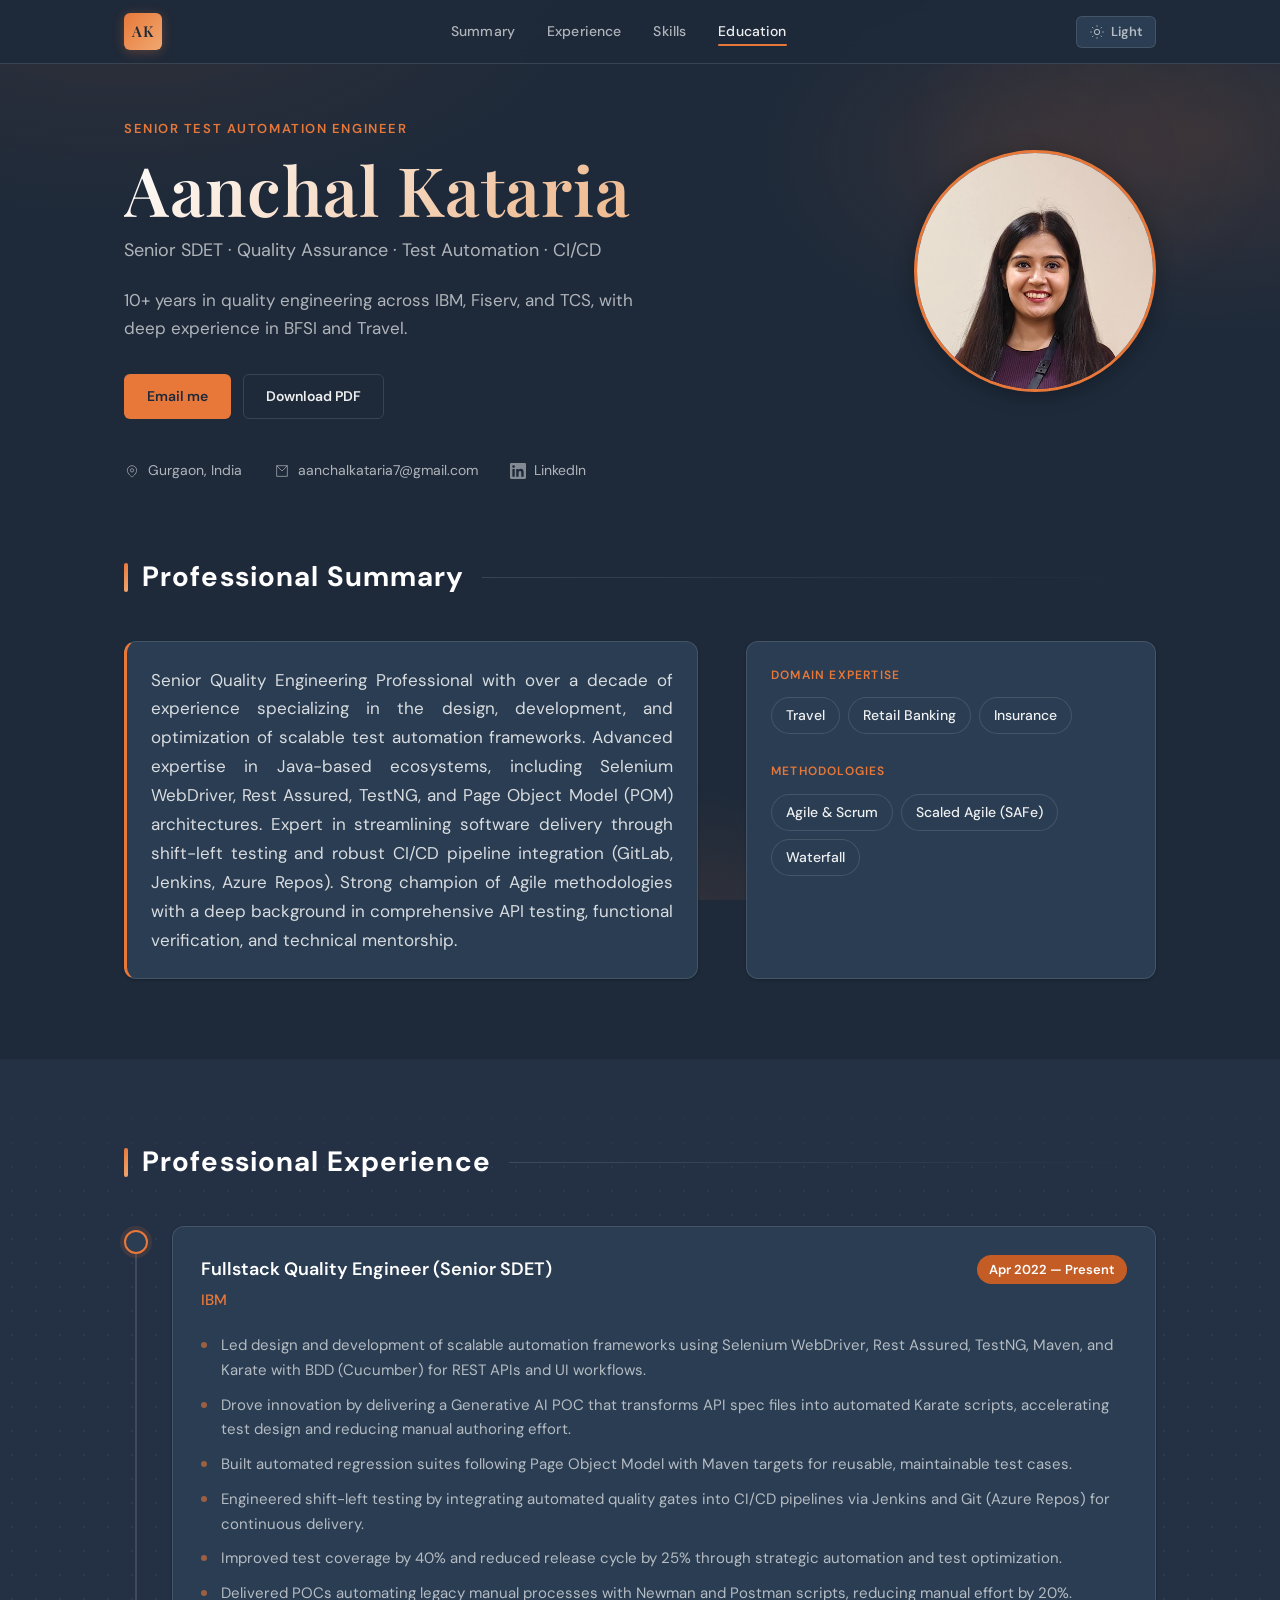
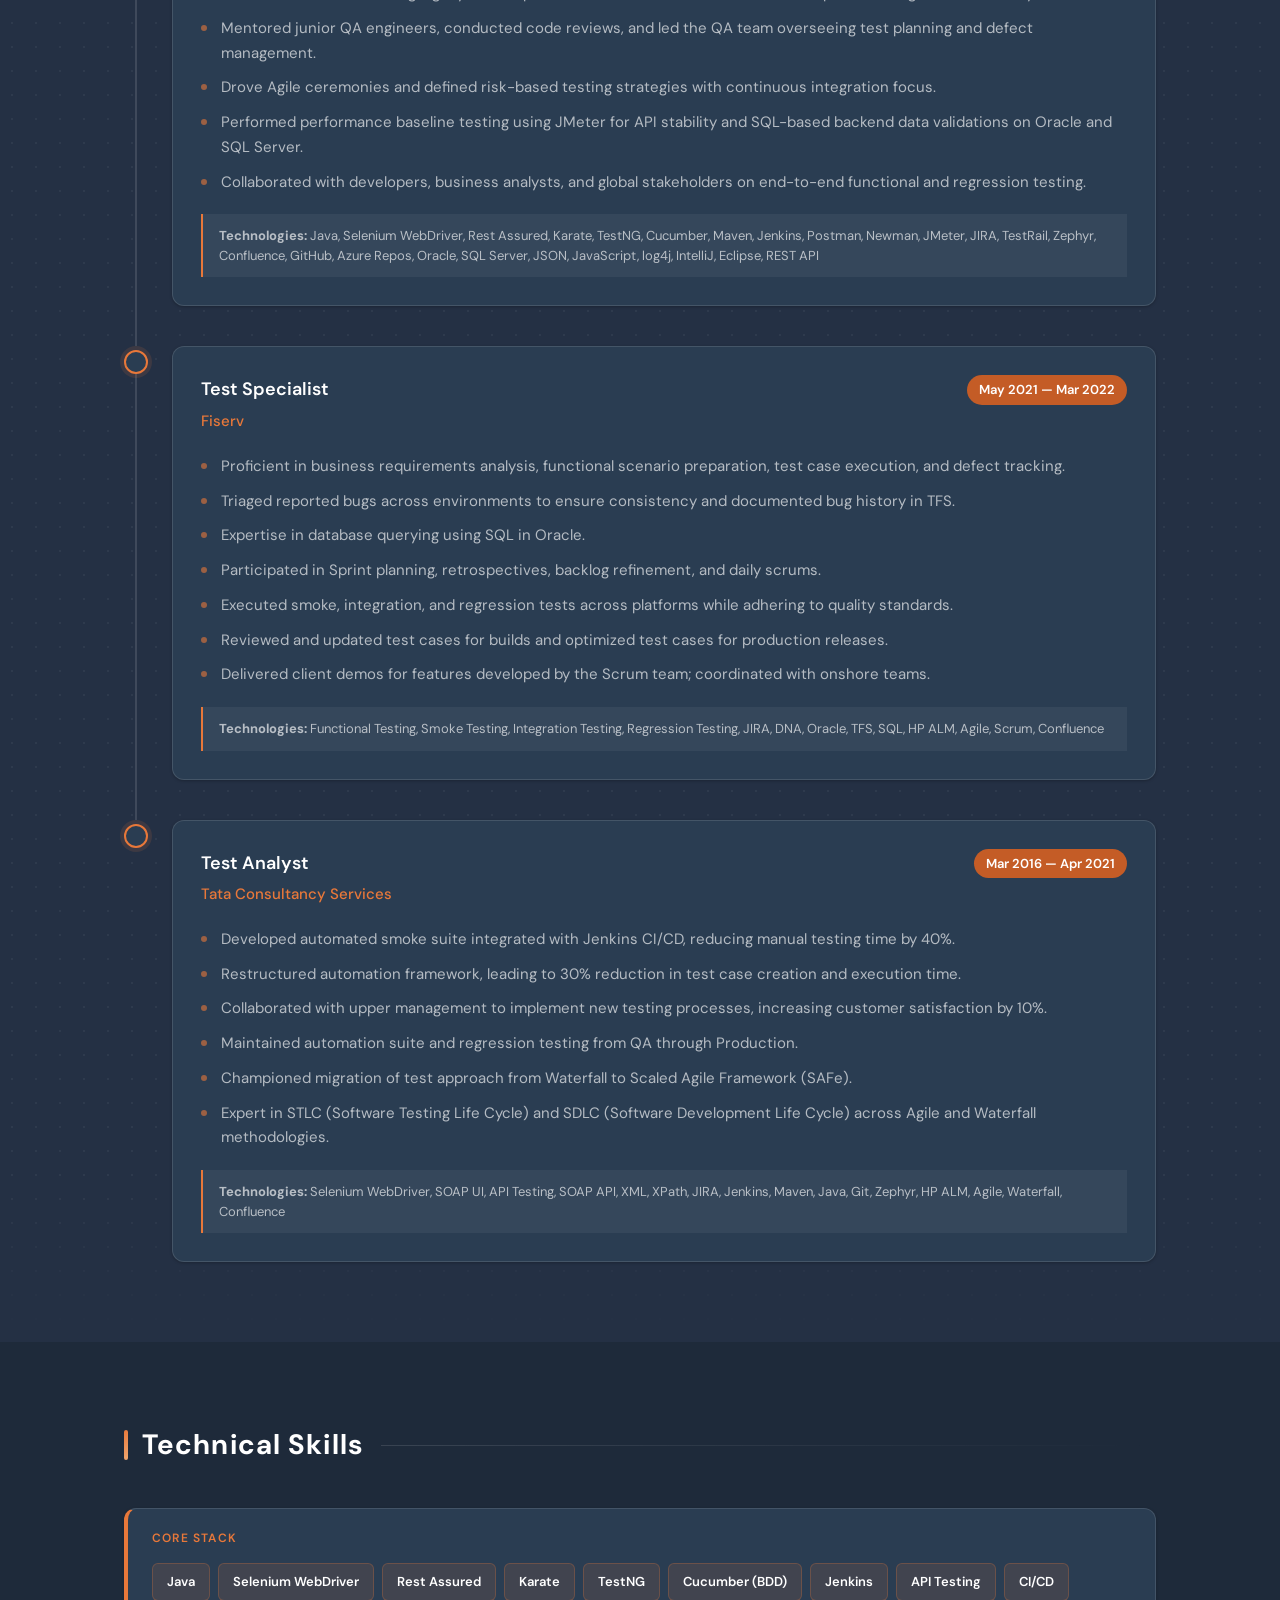
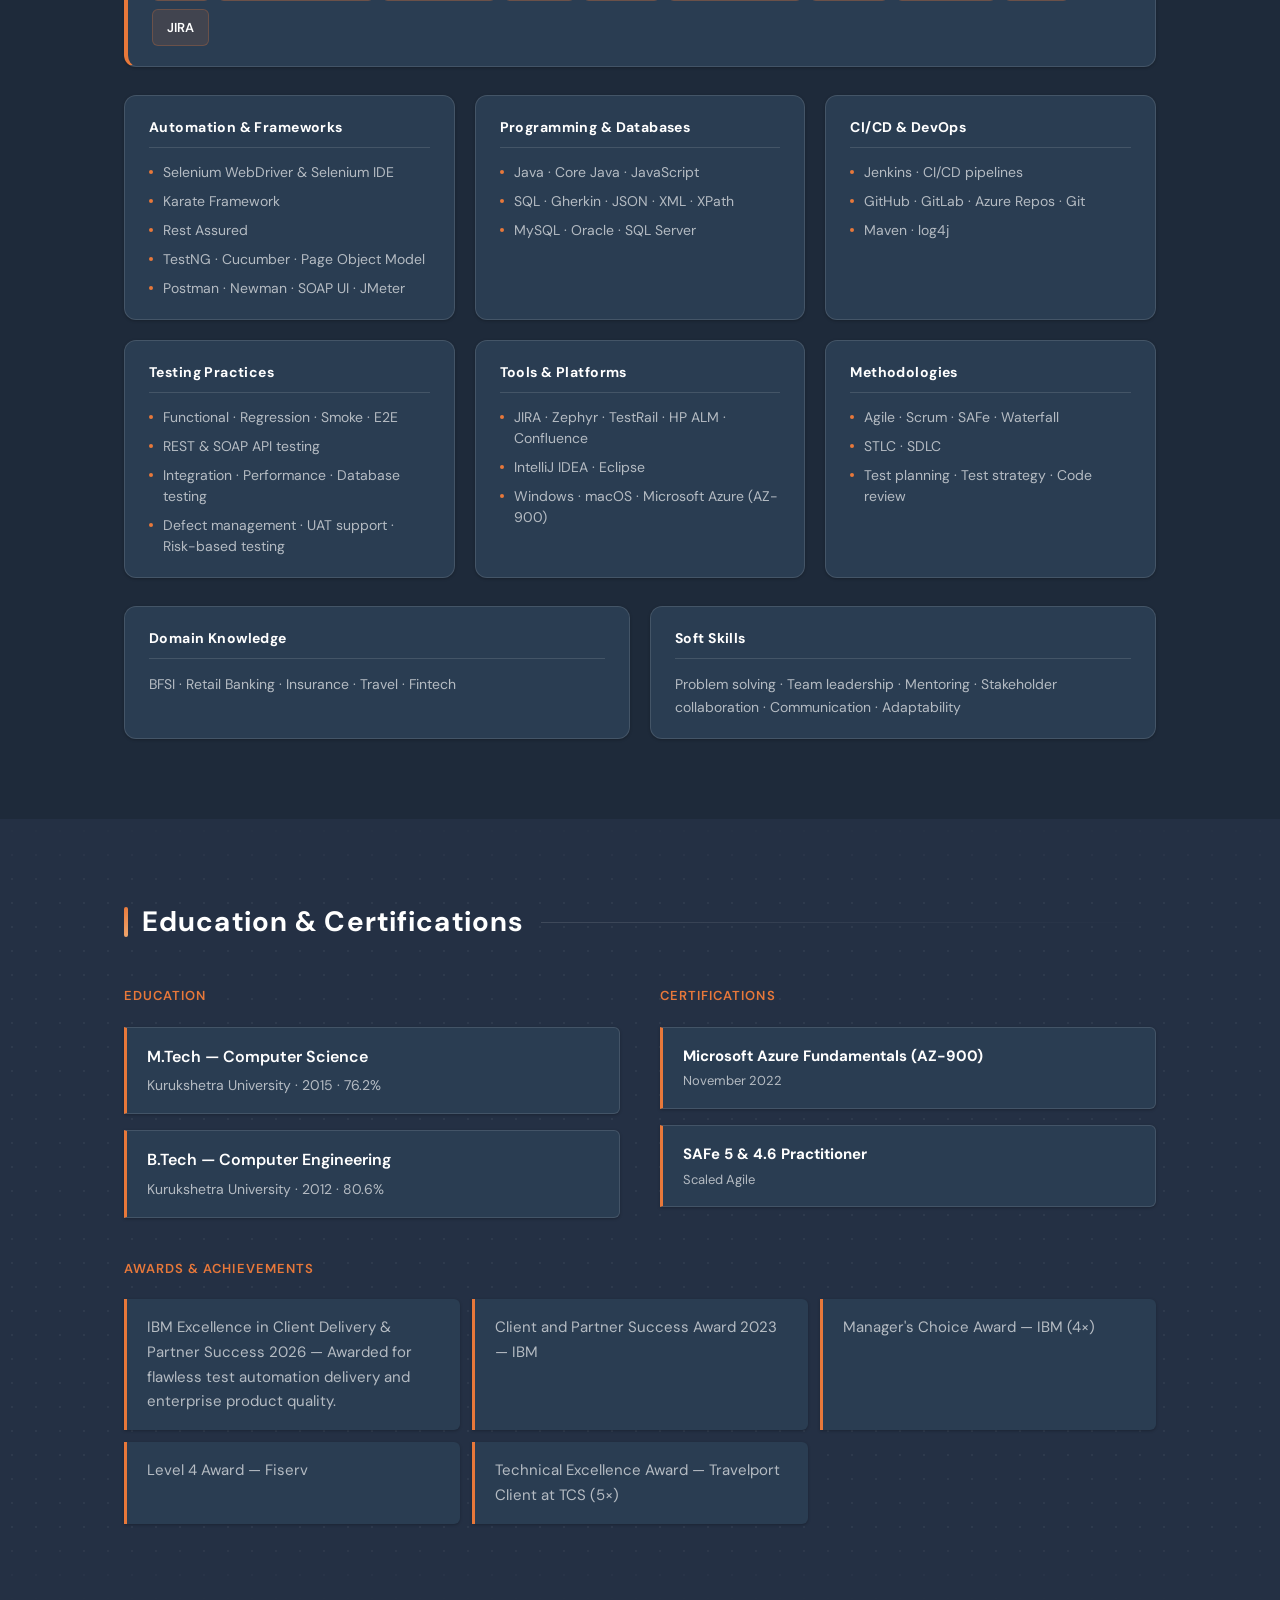
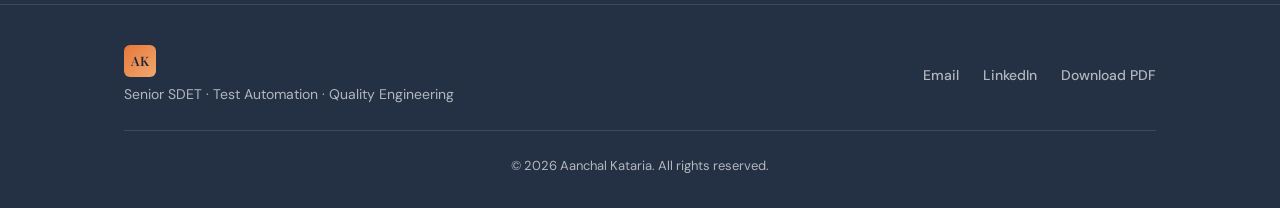
==== commit bf60455d: "Update font size, bullet point spacing, and refine IBM experience Co-authored-by: Cursor <cursoragen" ====
--- a/index.html
+++ b/index.html
@@ -184,7 +184,6 @@
                 <li>Engineered shift-left testing by integrating automated quality gates into CI/CD pipelines via Jenkins and Git (Azure Repos) for continuous delivery.</li>
                 <li>Improved test coverage by 40% and reduced release cycle by 25% through strategic automation and test optimization.</li>
                 <li>Delivered POCs automating legacy manual processes with Newman and Postman scripts, reducing manual effort by 20%.</li>
-                <li>Led end-to-end test strategy in Agile environments using JIRA, Zephyr, and Confluence.</li>
                 <li>Mentored junior QA engineers, conducted code reviews, and led the QA team overseeing test planning and defect management.</li>
                 <li>Drove Agile ceremonies and defined risk-based testing strategies with continuous integration focus.</li>
                 <li>Performed performance baseline testing using JMeter for API stability and SQL-based backend data validations on Oracle and SQL Server.</li>
